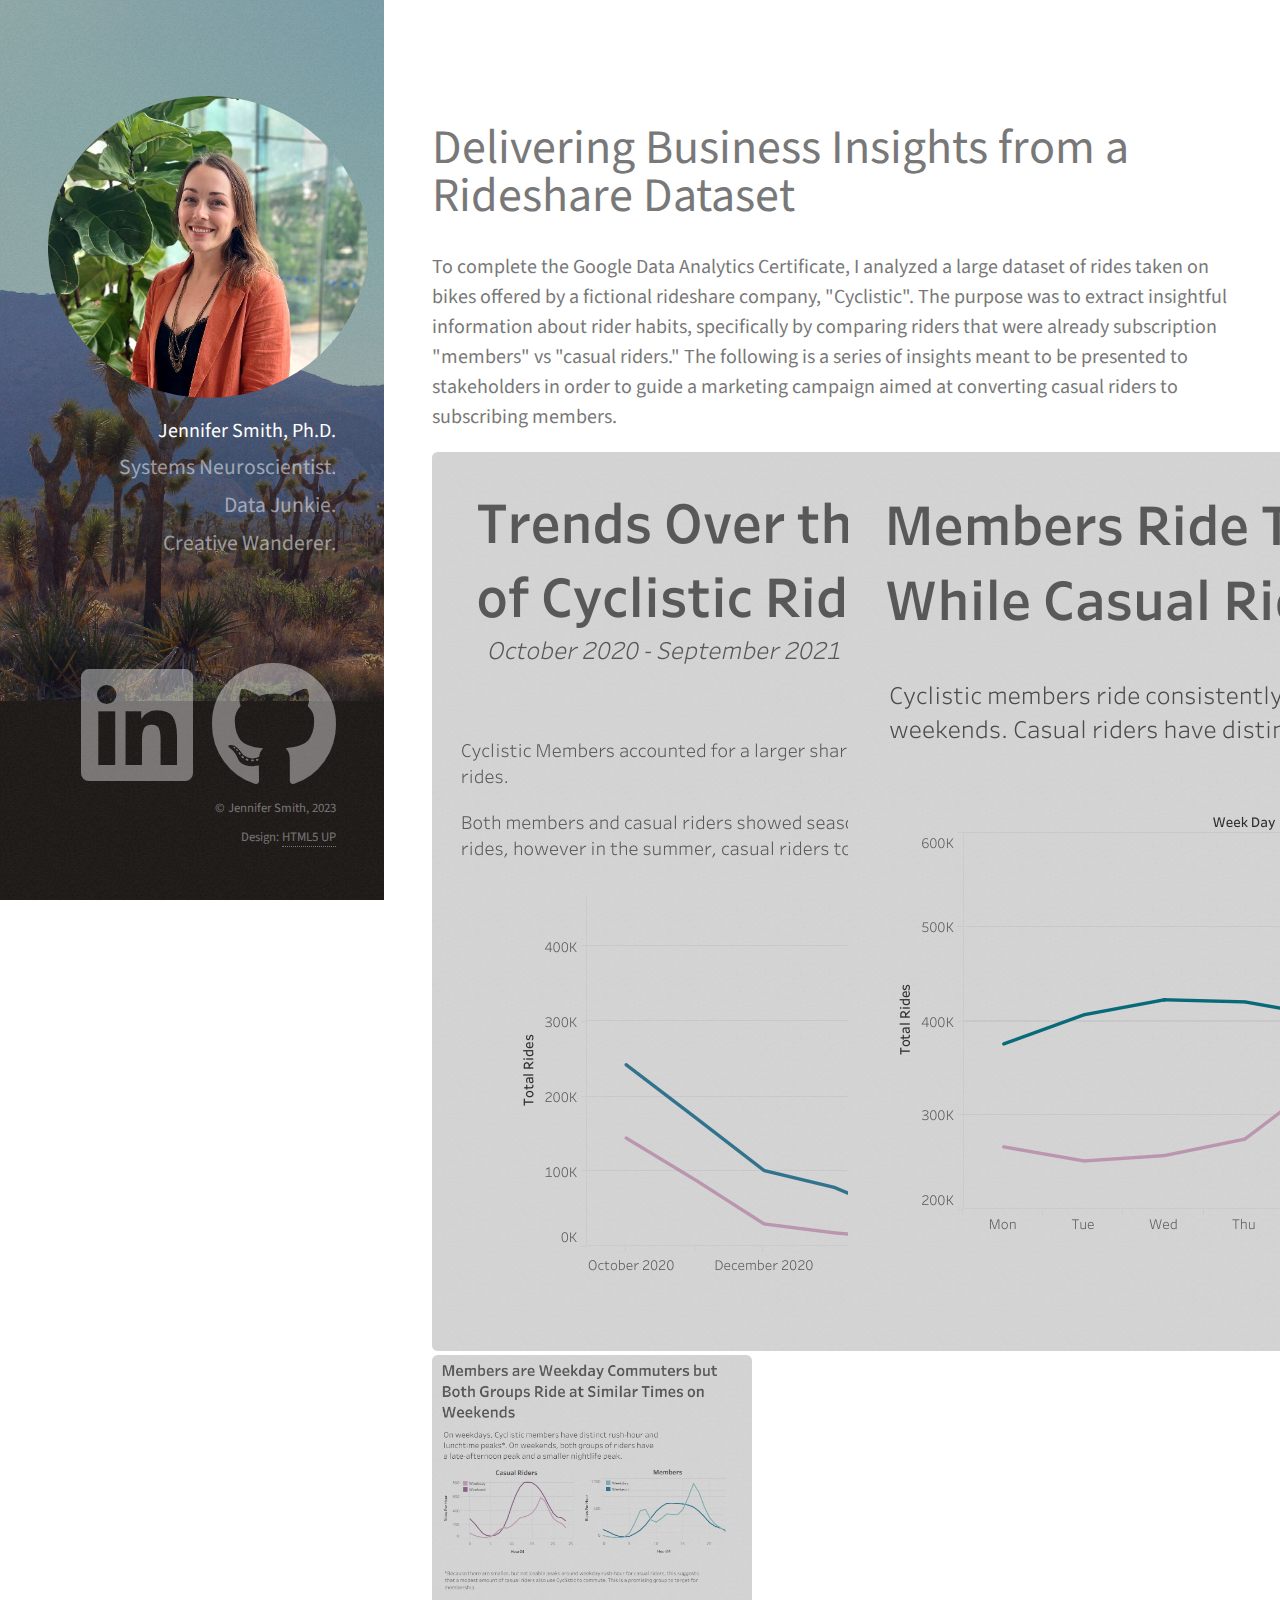
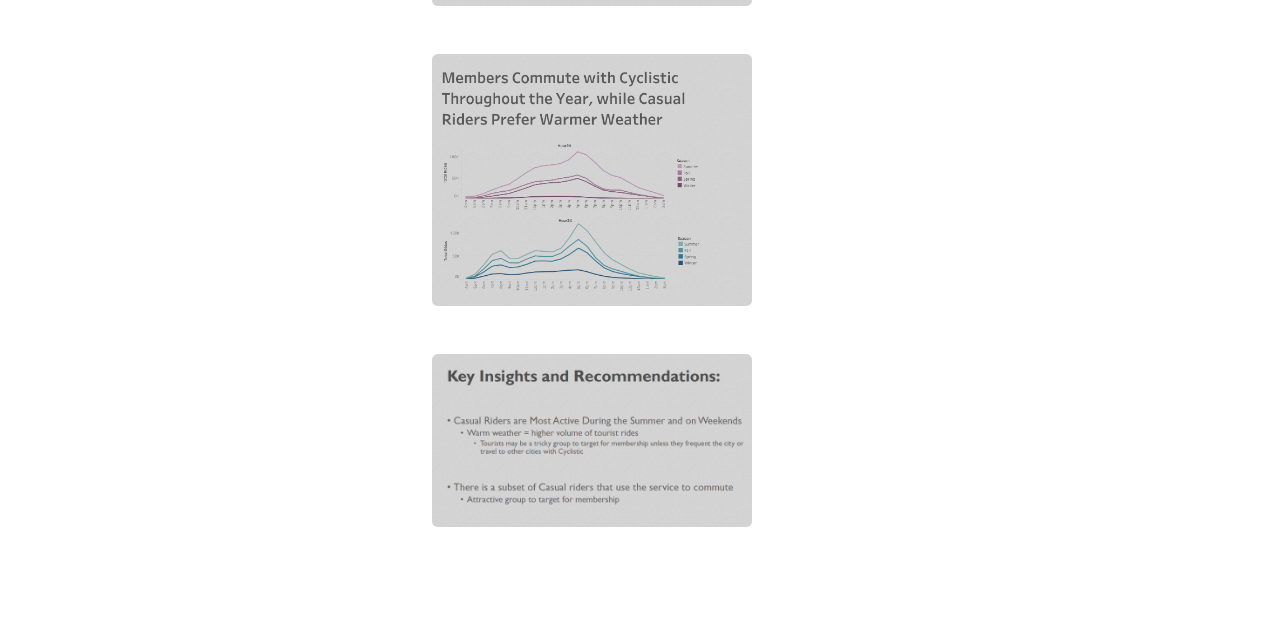
==== google-analytics-capstone.html @ 7e08a3dd "picture tests" ====
e<!DOCTYPE HTML>
<!--
	Strata by HTML5 UP
	html5up.net | @ajlkn
	Free for personal and commercial use under the CCA 3.0 license (html5up.net/license)
-->
<html>
	<head>
		<title>Jennifer Smith, Ph.D. </title>
		<meta charset="utf-8" />
		<meta name="viewport" content="width=device-width, initial-scale=1, user-scalable=no" />
		<link rel="stylesheet" href="assets/css/main.css" />
	</head>
	<body class="is-preload">

		<!-- Header -->
			<header id="header">
				<div class="inner">
					<a href="index.html" class="image avatar"><img src="images/profPic.jpg" alt="" /></a>
					<h1><strong>Jennifer Smith, Ph.D.</strong> <br /> </h1>
					<h2> Systems Neuroscientist. <br />
					Data Junkie. <br />
					Creative Wanderer.</h2> <!-- changed from h1 to h2 -->
				</div>
			</header>

		<!-- Main -->
			<div id="main">

				<!-- One -->
				<section id="one">
					<header class="major">
						<h1><font size="+7">Delivering Business Insights from a Rideshare Dataset </br></font></h1>
						<h3>To complete the Google Data Analytics Certificate, I analyzed a large dataset of rides taken on bikes offered by a fictional rideshare company, "Cyclistic". The purpose was to extract insightful information about rider habits, specifically by comparing riders that were already subscription "members" vs "casual riders." The following is a series of insights meant to be presented to stakeholders in order to guide a marketing campaign aimed at converting casual riders to subscribing members.<br/></h3>
					</header>
					<div class="row">
						<article class="col-6 col-12-xsmall">
						<a href="#" class="image"><img src="images/DataPics/Overview.png" alt="" /></a>
						</article>
					<article class="col-6">
						<a href="#" class="image"><img src="images/DataPics/WeeklyRides.png" alt="" /></a>
						</article>
						<p><span class="image left"><img src="images/DataPics/HourlyRides_Weekday_Weekend.png" alt="" />
							</span></p>
						<p><span class="image left"><img src="images/DataPics/SummerCommuters.png" alt="" />
							</span></p>
						<p><span class="image left"><img src="images/DataPics/Summary.png" alt="" />
							</span></p>
				</section>

			</div>

		<!-- Footer -->
			<footer id="footer">
				<div class="inner">
					<ul class="icons">
						<li><a href="https://www.linkedin.com/in/jennifer-smith-ph-d-a3aa1b90" class="icon brands fa-linkedin fa-2xl"><span class="label">LinkedIn</span></a></li>
						<li><a href="https://github.com/jennymsmith94" class="icon brands fa-github fa-2xl"><span class="label">Github</span></a></li>
						<!-- <li><a href="#" class="icon solid fa-envelope"><span class="label">Email</span></a></li> -->
					</ul>
					<ul class="copyright">
						<li>&copy; Jennifer Smith, 2023</li><li>Design: <a href="http://html5up.net">HTML5 UP</a></li>
					</ul>
				</div>
			</footer>

		<!-- Scripts -->
			<script src="assets/js/jquery.min.js"></script>
			<script src="assets/js/jquery.poptrox.min.js"></script>
			<script src="assets/js/browser.min.js"></script>
			<script src="assets/js/breakpoints.min.js"></script>
			<script src="assets/js/util.js"></script>
			<script src="assets/js/main.js"></script>

	</body>
</html>
---- assets/css/main.css ----
@import url("fontawesome-all.min.css");
@import url("https://fonts.googleapis.com/css?family=Source+Sans+Pro:400,400italic");

/*
	Strata by HTML5 UP
	html5up.net | @ajlkn
	Free for personal and commercial use under the CCA 3.0 license (html5up.net/license)
*/

html, body, div, span, applet, object,
iframe, h1, h2, h3, h4, h5, h6, p, blockquote,
pre, a, abbr, acronym, address, big, cite,
code, del, dfn, em, img, ins, kbd, q, s, samp,
small, strike, strong, sub, sup, tt, var, b,
u, i, center, dl, dt, dd, ol, ul, li, fieldset,
form, label, legend, table, caption, tbody,
tfoot, thead, tr, th, td, article, aside,
canvas, details, embed, figure, figcaption,
footer, header, hgroup, menu, nav, output, ruby,
section, summary, time, mark, audio, video {
	margin: 0;
	padding: 0;
	border: 0;
	font-size: 100%;
	font: inherit;
	vertical-align: baseline;}

article, aside, details, figcaption, figure,
footer, header, hgroup, menu, nav, section {
	display: block;}

body {
	line-height: 1;
}

ol, ul {
	list-style: none;
}

blockquote, q {
	quotes: none;
}

	blockquote:before, blockquote:after, q:before, q:after {
		content: '';
		content: none;
	}

table {
	border-collapse: collapse;
	border-spacing: 0;
}

body {
	-webkit-text-size-adjust: none;
}

mark {
	background-color: transparent;
	color: inherit;
}

input::-moz-focus-inner {
	border: 0;
	padding: 0;
}

input, select, textarea {
	-moz-appearance: none;
	-webkit-appearance: none;
	-ms-appearance: none;
	appearance: none;
}

/* Basic */

	html {
		box-sizing: border-box;
	}

	*, *:before, *:after {
		box-sizing: inherit;
	}

	body {
		background: #fff;
	}

		body.is-preload *, body.is-preload *:before, body.is-preload *:after {
			-moz-animation: none !important;
			-webkit-animation: none !important;
			-ms-animation: none !important;
			animation: none !important;
			-moz-transition: none !important;
			-webkit-transition: none !important;
			-ms-transition: none !important;
			transition: none !important;
		}

	body, input, select, textarea {
		color: #a2a2a2;
		font-family: "Source Sans Pro", Helvetica, sans-serif;
		font-size: 16pt;
		font-weight: 400;
		line-height: 1.75em;
	}

	a {
		-moz-transition: color 0.2s ease-in-out, border-color 0.2s ease-in-out;
		-webkit-transition: color 0.2s ease-in-out, border-color 0.2s ease-in-out;
		-ms-transition: color 0.2s ease-in-out, border-color 0.2s ease-in-out;
		transition: color 0.2s ease-in-out, border-color 0.2s ease-in-out;
		border-bottom: dotted 1px;
		color: #49bf9d;
		text-decoration: none;
	}

		a:hover {
			border-bottom-color: transparent;
			color: #49bf9d !important;
			text-decoration: none;
		}

	strong, b {
		color: #787878;
		font-weight: 400;
	}

	em, i {
		font-style: italic;
	}

	p {
		margin: 0 0 2em 0;
	}

	h1, h2, h3, h4, h5, h6 {
		color: #787878;
		font-weight: 400;
		line-height: 1em;
		margin: 0 0 1em 0;
	}

		h1 a, h2 a, h3 a, h4 a, h5 a, h6 a {
			color: inherit;
			text-decoration: none;
		}

	h1 {
		font-size: 2em; /* was 2em */
		line-height: 1.5em; /* was 1.5em */
	}

	h2 {
		font-size: 1.5em; /* was 1.5em */
		line-height: 1.5em;
	}

	h3 {
		font-size: 1.25em;
		line-height: 1.5em;
	}

	h4 {
		font-size: 1.1em;
		line-height: 1.5em;
	}

	h5 {
		font-size: 0.9em;
		line-height: 1.5em;
	}

	h6 {
		font-size: 0.7em;
		line-height: 1.5em;
	}

	sub {
		font-size: 0.8em;
		position: relative;
		top: 0.5em;
	}

	sup {
		font-size: 0.8em;
		position: relative;
		top: -0.5em;
	}

	hr {
		border: 0;
		border-bottom: solid 2px #efefef;
		margin: 2em 0;
	}

		hr.major {
			margin: 3em 0;
		}

	blockquote {
		border-left: solid 6px #efefef;
		font-style: italic;
		margin: 0 0 2em 0;
		padding: 0.5em 0 0.5em 1.5em;
	}

	code {
		background: #f7f7f7;
		border-radius: 0.35em;
		border: solid 2px #efefef;
		font-family: "Courier New", monospace;
		font-size: 0.9em;
		margin: 0 0.25em;
		padding: 0.25em 0.65em;
	}

	pre {
		-webkit-overflow-scrolling: touch;
		font-family: "Courier New", monospace;
		font-size: 0.9em;
		margin: 0 0 2em 0;
	}

		pre code {
			display: block;
			line-height: 1.75em;
			padding: 1em 1.5em;
			overflow-x: auto;
		}

	.align-left {
		text-align: left;
	}

	.align-center {
		text-align: center;
	}

	.align-right {
		text-align: right;
	}

/* Container */

	.container {
		margin: 0 auto;
		max-width: calc(100% - 4em);
		width: 100%;
	}

		.container.xsmall {
			width: 25%;
		}

		.container.small {
			width: 50%;
		}

		.container.medium {
			width: 75%;
		}

		.container.large {
			width: 125%;
		}

		.container.xlarge {
			width: 150%;
		}

		.container.max {
			width: 100%;
		}

		@media screen and (max-width: 980px) {

			.container {
				width: 100% !important;
				max-width: 100% !important;
			}

		}

		@media screen and (max-width: 480px) {

			.container {
				max-width: calc(100% - 3em);
			}

		}

/* Row */

	.row {
		display: flex;
		flex-wrap: wrap;
		box-sizing: border-box;
		align-items: stretch;
	}

		.row > * {
			box-sizing: border-box;
		}

		.row.gtr-uniform > * > :last-child {
			margin-bottom: 0;
		}

		.row.aln-left {
			justify-content: flex-start;
		}

		.row.aln-center {
			justify-content: center;
		}

		.row.aln-right {
			justify-content: flex-end;
		}

		.row.aln-top {
			align-items: flex-start;
		}

		.row.aln-middle {
			align-items: center;
		}

		.row.aln-bottom {
			align-items: flex-end;
		}

		.row > .imp {
			order: -1;
		}

		.row > .col-1 {
			width: 8.33333%;
		}

		.row > .off-1 {
			margin-left: 8.33333%;
		}

		.row > .col-2 {
			width: 16.66667%;
		}

		.row > .off-2 {
			margin-left: 16.66667%;
		}

		.row > .col-3 {
			width: 25%;
		}

		.row > .off-3 {
			margin-left: 25%;
		}

		.row > .col-4 {
			width: 33.33333%;
		}

		.row > .off-4 {
			margin-left: 33.33333%;
		}

		.row > .col-5 {
			width: 41.66667%;
		}

		.row > .off-5 {
			margin-left: 41.66667%;
		}

		.row > .col-6 {
			width: 50%;
		}

		.row > .off-6 {
			margin-left: 50%;
		}

		.row > .col-7 {
			width: 58.33333%;
		}

		.row > .off-7 {
			margin-left: 58.33333%;
		}

		.row > .col-8 {
			width: 66.66667%;
		}

		.row > .off-8 {
			margin-left: 66.66667%;
		}

		.row > .col-9 {
			width: 75%;
		}

		.row > .off-9 {
			margin-left: 75%;
		}

		.row > .col-10 {
			width: 83.33333%;
		}

		.row > .off-10 {
			margin-left: 83.33333%;
		}

		.row > .col-11 {
			width: 91.66667%;
		}

		.row > .off-11 {
			margin-left: 91.66667%;
		}

		.row > .col-12 {
			width: 100%;
		}

		.row > .off-12 {
			margin-left: 100%;
		}

		.row.gtr-0 {
			margin-top: 0;
			margin-left: 0em;
		}

			.row.gtr-0 > * {
				padding: 0 0 0 0em;
			}

			.row.gtr-0.gtr-uniform {
				margin-top: 0em;
			}

				.row.gtr-0.gtr-uniform > * {
					padding-top: 0em;
				}

		.row.gtr-25 {
			margin-top: 0;
			margin-left: -0.625em;
		}

			.row.gtr-25 > * {
				padding: 0 0 0 0.625em;
			}

			.row.gtr-25.gtr-uniform {
				margin-top: -0.625em;
			}

				.row.gtr-25.gtr-uniform > * {
					padding-top: 0.625em;
				}

		.row.gtr-50 {
			margin-top: 0;
			margin-left: -1.25em;
		}

			.row.gtr-50 > * {
				padding: 0 0 0 1.25em;
			}

			.row.gtr-50.gtr-uniform {
				margin-top: -1.25em;
			}

				.row.gtr-50.gtr-uniform > * {
					padding-top: 1.25em;
				}

		.row {
			margin-top: 0;
			margin-left: -2.5em;
		}

			.row > * {
				padding: 0 0 0 2.5em;
			}

			.row.gtr-uniform {
				margin-top: -2.5em;
			}

				.row.gtr-uniform > * {
					padding-top: 2.5em;
				}

		.row.gtr-150 {
			margin-top: 0;
			margin-left: -3.75em;
		}

			.row.gtr-150 > * {
				padding: 0 0 0 3.75em;
			}

			.row.gtr-150.gtr-uniform {
				margin-top: -3.75em;
			}

				.row.gtr-150.gtr-uniform > * {
					padding-top: 3.75em;
				}

		.row.gtr-200 {
			margin-top: 0;
			margin-left: -5em;
		}

			.row.gtr-200 > * {
				padding: 0 0 0 5em;
			}

			.row.gtr-200.gtr-uniform {
				margin-top: -5em;
			}

				.row.gtr-200.gtr-uniform > * {
					padding-top: 5em;
				}

		@media screen and (max-width: 1800px) {

			.row {
				display: flex;
				flex-wrap: wrap;
				box-sizing: border-box;
				align-items: stretch;
			}

				.row > * {
					box-sizing: border-box;
				}

				.row.gtr-uniform > * > :last-child {
					margin-bottom: 0;
				}

				.row.aln-left {
					justify-content: flex-start;
				}

				.row.aln-center {
					justify-content: center;
				}

				.row.aln-right {
					justify-content: flex-end;
				}

				.row.aln-top {
					align-items: flex-start;
				}

				.row.aln-middle {
					align-items: center;
				}

				.row.aln-bottom {
					align-items: flex-end;
				}

				.row > .imp-xlarge {
					order: -1;
				}

				.row > .col-1-xlarge {
					width: 8.33333%;
				}

				.row > .off-1-xlarge {
					margin-left: 8.33333%;
				}

				.row > .col-2-xlarge {
					width: 16.66667%;
				}

				.row > .off-2-xlarge {
					margin-left: 16.66667%;
				}

				.row > .col-3-xlarge {
					width: 25%;
				}

				.row > .off-3-xlarge {
					margin-left: 25%;
				}

				.row > .col-4-xlarge {
					width: 33.33333%;
				}

				.row > .off-4-xlarge {
					margin-left: 33.33333%;
				}

				.row > .col-5-xlarge {
					width: 41.66667%;
				}

				.row > .off-5-xlarge {
					margin-left: 41.66667%;
				}

				.row > .col-6-xlarge {
					width: 50%;
				}

				.row > .off-6-xlarge {
					margin-left: 50%;
				}

				.row > .col-7-xlarge {
					width: 58.33333%;
				}

				.row > .off-7-xlarge {
					margin-left: 58.33333%;
				}

				.row > .col-8-xlarge {
					width: 66.66667%;
				}

				.row > .off-8-xlarge {
					margin-left: 66.66667%;
				}

				.row > .col-9-xlarge {
					width: 75%;
				}

				.row > .off-9-xlarge {
					margin-left: 75%;
				}

				.row > .col-10-xlarge {
					width: 83.33333%;
				}

				.row > .off-10-xlarge {
					margin-left: 83.33333%;
				}

				.row > .col-11-xlarge {
					width: 91.66667%;
				}

				.row > .off-11-xlarge {
					margin-left: 91.66667%;
				}

				.row > .col-12-xlarge {
					width: 100%;
				}

				.row > .off-12-xlarge {
					margin-left: 100%;
				}

				.row.gtr-0 {
					margin-top: 0;
					margin-left: 0em;
				}

					.row.gtr-0 > * {
						padding: 0 0 0 0em;
					}

					.row.gtr-0.gtr-uniform {
						margin-top: 0em;
					}

						.row.gtr-0.gtr-uniform > * {
							padding-top: 0em;
						}

				.row.gtr-25 {
					margin-top: 0;
					margin-left: -0.625em;
				}

					.row.gtr-25 > * {
						padding: 0 0 0 0.625em;
					}

					.row.gtr-25.gtr-uniform {
						margin-top: -0.625em;
					}

						.row.gtr-25.gtr-uniform > * {
							padding-top: 0.625em;
						}

				.row.gtr-50 {
					margin-top: 0;
					margin-left: -1.25em;
				}

					.row.gtr-50 > * {
						padding: 0 0 0 1.25em;
					}

					.row.gtr-50.gtr-uniform {
						margin-top: -1.25em;
					}

						.row.gtr-50.gtr-uniform > * {
							padding-top: 1.25em;
						}

				.row {
					margin-top: 0;
					margin-left: -2.5em;
				}

					.row > * {
						padding: 0 0 0 2.5em;
					}

					.row.gtr-uniform {
						margin-top: -2.5em;
					}

						.row.gtr-uniform > * {
							padding-top: 2.5em;
						}

				.row.gtr-150 {
					margin-top: 0;
					margin-left: -3.75em;
				}

					.row.gtr-150 > * {
						padding: 0 0 0 3.75em;
					}

					.row.gtr-150.gtr-uniform {
						margin-top: -3.75em;
					}

						.row.gtr-150.gtr-uniform > * {
							padding-top: 3.75em;
						}

				.row.gtr-200 {
					margin-top: 0;
					margin-left: -5em;
				}

					.row.gtr-200 > * {
						padding: 0 0 0 5em;
					}

					.row.gtr-200.gtr-uniform {
						margin-top: -5em;
					}

						.row.gtr-200.gtr-uniform > * {
							padding-top: 5em;
						}

		}

		@media screen and (max-width: 1280px) {

			.row {
				display: flex;
				flex-wrap: wrap;
				box-sizing: border-box;
				align-items: stretch;
			}

				.row > * {
					box-sizing: border-box;
				}

				.row.gtr-uniform > * > :last-child {
					margin-bottom: 0;
				}

				.row.aln-left {
					justify-content: flex-start;
				}

				.row.aln-center {
					justify-content: center;
				}

				.row.aln-right {
					justify-content: flex-end;
				}

				.row.aln-top {
					align-items: flex-start;
				}

				.row.aln-middle {
					align-items: center;
				}

				.row.aln-bottom {
					align-items: flex-end;
				}

				.row > .imp-large {
					order: -1;
				}

				.row > .col-1-large {
					width: 8.33333%;
				}

				.row > .off-1-large {
					margin-left: 8.33333%;
				}

				.row > .col-2-large {
					width: 16.66667%;
				}

				.row > .off-2-large {
					margin-left: 16.66667%;
				}

				.row > .col-3-large {
					width: 25%;
				}

				.row > .off-3-large {
					margin-left: 25%;
				}

				.row > .col-4-large {
					width: 33.33333%;
				}

				.row > .off-4-large {
					margin-left: 33.33333%;
				}

				.row > .col-5-large {
					width: 41.66667%;
				}

				.row > .off-5-large {
					margin-left: 41.66667%;
				}

				.row > .col-6-large {
					width: 50%;
				}

				.row > .off-6-large {
					margin-left: 50%;
				}

				.row > .col-7-large {
					width: 58.33333%;
				}

				.row > .off-7-large {
					margin-left: 58.33333%;
				}

				.row > .col-8-large {
					width: 66.66667%;
				}

				.row > .off-8-large {
					margin-left: 66.66667%;
				}

				.row > .col-9-large {
					width: 75%;
				}

				.row > .off-9-large {
					margin-left: 75%;
				}

				.row > .col-10-large {
					width: 83.33333%;
				}

				.row > .off-10-large {
					margin-left: 83.33333%;
				}

				.row > .col-11-large {
					width: 91.66667%;
				}

				.row > .off-11-large {
					margin-left: 91.66667%;
				}

				.row > .col-12-large {
					width: 100%;
				}

				.row > .off-12-large {
					margin-left: 100%;
				}

				.row.gtr-0 {
					margin-top: 0;
					margin-left: 0em;
				}

					.row.gtr-0 > * {
						padding: 0 0 0 0em;
					}

					.row.gtr-0.gtr-uniform {
						margin-top: 0em;
					}

						.row.gtr-0.gtr-uniform > * {
							padding-top: 0em;
						}

				.row.gtr-25 {
					margin-top: 0;
					margin-left: -0.5em;
				}

					.row.gtr-25 > * {
						padding: 0 0 0 0.5em;
					}

					.row.gtr-25.gtr-uniform {
						margin-top: -0.5em;
					}

						.row.gtr-25.gtr-uniform > * {
							padding-top: 0.5em;
						}

				.row.gtr-50 {
					margin-top: 0;
					margin-left: -1em;
				}

					.row.gtr-50 > * {
						padding: 0 0 0 1em;
					}

					.row.gtr-50.gtr-uniform {
						margin-top: -1em;
					}

						.row.gtr-50.gtr-uniform > * {
							padding-top: 1em;
						}

				.row {
					margin-top: 0;
					margin-left: -2em;
				}

					.row > * {
						padding: 0 0 0 2em;
					}

					.row.gtr-uniform {
						margin-top: -2em;
					}

						.row.gtr-uniform > * {
							padding-top: 2em;
						}

				.row.gtr-150 {
					margin-top: 0;
					margin-left: -3em;
				}

					.row.gtr-150 > * {
						padding: 0 0 0 3em;
					}

					.row.gtr-150.gtr-uniform {
						margin-top: -3em;
					}

						.row.gtr-150.gtr-uniform > * {
							padding-top: 3em;
						}

				.row.gtr-200 {
					margin-top: 0;
					margin-left: -4em;
				}

					.row.gtr-200 > * {
						padding: 0 0 0 4em;
					}

					.row.gtr-200.gtr-uniform {
						margin-top: -4em;
					}

						.row.gtr-200.gtr-uniform > * {
							padding-top: 4em;
						}

		}

		@media screen and (max-width: 980px) {

			.row {
				display: flex;
				flex-wrap: wrap;
				box-sizing: border-box;
				align-items: stretch;
			}

				.row > * {
					box-sizing: border-box;
				}

				.row.gtr-uniform > * > :last-child {
					margin-bottom: 0;
				}

				.row.aln-left {
					justify-content: flex-start;
				}

				.row.aln-center {
					justify-content: center;
				}

				.row.aln-right {
					justify-content: flex-end;
				}

				.row.aln-top {
					align-items: flex-start;
				}

				.row.aln-middle {
					align-items: center;
				}

				.row.aln-bottom {
					align-items: flex-end;
				}

				.row > .imp-medium {
					order: -1;
				}

				.row > .col-1-medium {
					width: 8.33333%;
				}

				.row > .off-1-medium {
					margin-left: 8.33333%;
				}

				.row > .col-2-medium {
					width: 16.66667%;
				}

				.row > .off-2-medium {
					margin-left: 16.66667%;
				}

				.row > .col-3-medium {
					width: 25%;
				}

				.row > .off-3-medium {
					margin-left: 25%;
				}

				.row > .col-4-medium {
					width: 33.33333%;
				}

				.row > .off-4-medium {
					margin-left: 33.33333%;
				}

				.row > .col-5-medium {
					width: 41.66667%;
				}

				.row > .off-5-medium {
					margin-left: 41.66667%;
				}

				.row > .col-6-medium {
					width: 50%;
				}

				.row > .off-6-medium {
					margin-left: 50%;
				}

				.row > .col-7-medium {
					width: 58.33333%;
				}

				.row > .off-7-medium {
					margin-left: 58.33333%;
				}

				.row > .col-8-medium {
					width: 66.66667%;
				}

				.row > .off-8-medium {
					margin-left: 66.66667%;
				}

				.row > .col-9-medium {
					width: 75%;
				}

				.row > .off-9-medium {
					margin-left: 75%;
				}

				.row > .col-10-medium {
					width: 83.33333%;
				}

				.row > .off-10-medium {
					margin-left: 83.33333%;
				}

				.row > .col-11-medium {
					width: 91.66667%;
				}

				.row > .off-11-medium {
					margin-left: 91.66667%;
				}

				.row > .col-12-medium {
					width: 100%;
				}

				.row > .off-12-medium {
					margin-left: 100%;
				}

				.row.gtr-0 {
					margin-top: 0;
					margin-left: 0em;
				}

					.row.gtr-0 > * {
						padding: 0 0 0 0em;
					}

					.row.gtr-0.gtr-uniform {
						margin-top: 0em;
					}

						.row.gtr-0.gtr-uniform > * {
							padding-top: 0em;
						}

				.row.gtr-25 {
					margin-top: 0;
					margin-left: -0.5em;
				}

					.row.gtr-25 > * {
						padding: 0 0 0 0.5em;
					}

					.row.gtr-25.gtr-uniform {
						margin-top: -0.5em;
					}

						.row.gtr-25.gtr-uniform > * {
							padding-top: 0.5em;
						}

				.row.gtr-50 {
					margin-top: 0;
					margin-left: -1em;
				}

					.row.gtr-50 > * {
						padding: 0 0 0 1em;
					}

					.row.gtr-50.gtr-uniform {
						margin-top: -1em;
					}

						.row.gtr-50.gtr-uniform > * {
							padding-top: 1em;
						}

				.row {
					margin-top: 0;
					margin-left: -2em;
				}

					.row > * {
						padding: 0 0 0 2em;
					}

					.row.gtr-uniform {
						margin-top: -2em;
					}

						.row.gtr-uniform > * {
							padding-top: 2em;
						}

				.row.gtr-150 {
					margin-top: 0;
					margin-left: -3em;
				}

					.row.gtr-150 > * {
						padding: 0 0 0 3em;
					}

					.row.gtr-150.gtr-uniform {
						margin-top: -3em;
					}

						.row.gtr-150.gtr-uniform > * {
							padding-top: 3em;
						}

				.row.gtr-200 {
					margin-top: 0;
					margin-left: -4em;
				}

					.row.gtr-200 > * {
						padding: 0 0 0 4em;
					}

					.row.gtr-200.gtr-uniform {
						margin-top: -4em;
					}

						.row.gtr-200.gtr-uniform > * {
							padding-top: 4em;
						}

		}

		@media screen and (max-width: 736px) {

			.row {
				display: flex;
				flex-wrap: wrap;
				box-sizing: border-box;
				align-items: stretch;
			}

				.row > * {
					box-sizing: border-box;
				}

				.row.gtr-uniform > * > :last-child {
					margin-bottom: 0;
				}

				.row.aln-left {
					justify-content: flex-start;
				}

				.row.aln-center {
					justify-content: center;
				}

				.row.aln-right {
					justify-content: flex-end;
				}

				.row.aln-top {
					align-items: flex-start;
				}

				.row.aln-middle {
					align-items: center;
				}

				.row.aln-bottom {
					align-items: flex-end;
				}

				.row > .imp-small {
					order: -1;
				}

				.row > .col-1-small {
					width: 8.33333%;
				}

				.row > .off-1-small {
					margin-left: 8.33333%;
				}

				.row > .col-2-small {
					width: 16.66667%;
				}

				.row > .off-2-small {
					margin-left: 16.66667%;
				}

				.row > .col-3-small {
					width: 25%;
				}

				.row > .off-3-small {
					margin-left: 25%;
				}

				.row > .col-4-small {
					width: 33.33333%;
				}

				.row > .off-4-small {
					margin-left: 33.33333%;
				}

				.row > .col-5-small {
					width: 41.66667%;
				}

				.row > .off-5-small {
					margin-left: 41.66667%;
				}

				.row > .col-6-small {
					width: 50%;
				}

				.row > .off-6-small {
					margin-left: 50%;
				}

				.row > .col-7-small {
					width: 58.33333%;
				}

				.row > .off-7-small {
					margin-left: 58.33333%;
				}

				.row > .col-8-small {
					width: 66.66667%;
				}

				.row > .off-8-small {
					margin-left: 66.66667%;
				}

				.row > .col-9-small {
					width: 75%;
				}

				.row > .off-9-small {
					margin-left: 75%;
				}

				.row > .col-10-small {
					width: 83.33333%;
				}

				.row > .off-10-small {
					margin-left: 83.33333%;
				}

				.row > .col-11-small {
					width: 91.66667%;
				}

				.row > .off-11-small {
					margin-left: 91.66667%;
				}

				.row > .col-12-small {
					width: 100%;
				}

				.row > .off-12-small {
					margin-left: 100%;
				}

				.row.gtr-0 {
					margin-top: 0;
					margin-left: 0em;
				}

					.row.gtr-0 > * {
						padding: 0 0 0 0em;
					}

					.row.gtr-0.gtr-uniform {
						margin-top: 0em;
					}

						.row.gtr-0.gtr-uniform > * {
							padding-top: 0em;
						}

				.row.gtr-25 {
					margin-top: 0;
					margin-left: -0.375em;
				}

					.row.gtr-25 > * {
						padding: 0 0 0 0.375em;
					}

					.row.gtr-25.gtr-uniform {
						margin-top: -0.375em;
					}

						.row.gtr-25.gtr-uniform > * {
							padding-top: 0.375em;
						}

				.row.gtr-50 {
					margin-top: 0;
					margin-left: -0.75em;
				}

					.row.gtr-50 > * {
						padding: 0 0 0 0.75em;
					}

					.row.gtr-50.gtr-uniform {
						margin-top: -0.75em;
					}

						.row.gtr-50.gtr-uniform > * {
							padding-top: 0.75em;
						}

				.row {
					margin-top: 0;
					margin-left: -1.5em;
				}

					.row > * {
						padding: 0 0 0 1.5em;
					}

					.row.gtr-uniform {
						margin-top: -1.5em;
					}

						.row.gtr-uniform > * {
							padding-top: 1.5em;
						}

				.row.gtr-150 {
					margin-top: 0;
					margin-left: -2.25em;
				}

					.row.gtr-150 > * {
						padding: 0 0 0 2.25em;
					}

					.row.gtr-150.gtr-uniform {
						margin-top: -2.25em;
					}

						.row.gtr-150.gtr-uniform > * {
							padding-top: 2.25em;
						}

				.row.gtr-200 {
					margin-top: 0;
					margin-left: -3em;
				}

					.row.gtr-200 > * {
						padding: 0 0 0 3em;
					}

					.row.gtr-200.gtr-uniform {
						margin-top: -3em;
					}

						.row.gtr-200.gtr-uniform > * {
							padding-top: 3em;
						}

		}

		@media screen and (max-width: 480px) {

			.row {
				display: flex;
				flex-wrap: wrap;
				box-sizing: border-box;
				align-items: stretch;
			}

				.row > * {
					box-sizing: border-box;
				}

				.row.gtr-uniform > * > :last-child {
					margin-bottom: 0;
				}

				.row.aln-left {
					justify-content: flex-start;
				}

				.row.aln-center {
					justify-content: center;
				}

				.row.aln-right {
					justify-content: flex-end;
				}

				.row.aln-top {
					align-items: flex-start;
				}

				.row.aln-middle {
					align-items: center;
				}

				.row.aln-bottom {
					align-items: flex-end;
				}

				.row > .imp-xsmall {
					order: -1;
				}

				.row > .col-1-xsmall {
					width: 8.33333%;
				}

				.row > .off-1-xsmall {
					margin-left: 8.33333%;
				}

				.row > .col-2-xsmall {
					width: 16.66667%;
				}

				.row > .off-2-xsmall {
					margin-left: 16.66667%;
				}

				.row > .col-3-xsmall {
					width: 25%;
				}

				.row > .off-3-xsmall {
					margin-left: 25%;
				}

				.row > .col-4-xsmall {
					width: 33.33333%;
				}

				.row > .off-4-xsmall {
					margin-left: 33.33333%;
				}

				.row > .col-5-xsmall {
					width: 41.66667%;
				}

				.row > .off-5-xsmall {
					margin-left: 41.66667%;
				}

				.row > .col-6-xsmall {
					width: 50%;
				}

				.row > .off-6-xsmall {
					margin-left: 50%;
				}

				.row > .col-7-xsmall {
					width: 58.33333%;
				}

				.row > .off-7-xsmall {
					margin-left: 58.33333%;
				}

				.row > .col-8-xsmall {
					width: 66.66667%;
				}

				.row > .off-8-xsmall {
					margin-left: 66.66667%;
				}

				.row > .col-9-xsmall {
					width: 75%;
				}

				.row > .off-9-xsmall {
					margin-left: 75%;
				}

				.row > .col-10-xsmall {
					width: 83.33333%;
				}

				.row > .off-10-xsmall {
					margin-left: 83.33333%;
				}

				.row > .col-11-xsmall {
					width: 91.66667%;
				}

				.row > .off-11-xsmall {
					margin-left: 91.66667%;
				}

				.row > .col-12-xsmall {
					width: 100%;
				}

				.row > .off-12-xsmall {
					margin-left: 100%;
				}

				.row.gtr-0 {
					margin-top: 0;
					margin-left: 0em;
				}

					.row.gtr-0 > * {
						padding: 0 0 0 0em;
					}

					.row.gtr-0.gtr-uniform {
						margin-top: 0em;
					}

						.row.gtr-0.gtr-uniform > * {
							padding-top: 0em;
						}

				.row.gtr-25 {
					margin-top: 0;
					margin-left: -0.375em;
				}

					.row.gtr-25 > * {
						padding: 0 0 0 0.375em;
					}

					.row.gtr-25.gtr-uniform {
						margin-top: -0.375em;
					}

						.row.gtr-25.gtr-uniform > * {
							padding-top: 0.375em;
						}

				.row.gtr-50 {
					margin-top: 0;
					margin-left: -0.75em;
				}

					.row.gtr-50 > * {
						padding: 0 0 0 0.75em;
					}

					.row.gtr-50.gtr-uniform {
						margin-top: -0.75em;
					}

						.row.gtr-50.gtr-uniform > * {
							padding-top: 0.75em;
						}

				.row {
					margin-top: 0;
					margin-left: -1.5em;
				}

					.row > * {
						padding: 0 0 0 1.5em;
					}

					.row.gtr-uniform {
						margin-top: -1.5em;
					}

						.row.gtr-uniform > * {
							padding-top: 1.5em;
						}

				.row.gtr-150 {
					margin-top: 0;
					margin-left: -2.25em;
				}

					.row.gtr-150 > * {
						padding: 0 0 0 2.25em;
					}

					.row.gtr-150.gtr-uniform {
						margin-top: -2.25em;
					}

						.row.gtr-150.gtr-uniform > * {
							padding-top: 2.25em;
						}

				.row.gtr-200 {
					margin-top: 0;
					margin-left: -3em;
				}

					.row.gtr-200 > * {
						padding: 0 0 0 3em;
					}

					.row.gtr-200.gtr-uniform {
						margin-top: -3em;
					}

						.row.gtr-200.gtr-uniform > * {
							padding-top: 3em;
						}

		}

/* Section/Article */

	section.special, article.special {
		text-align: center;
	}

	header p {
		color: #b2b2b2;
		position: relative;
		margin: 0 0 1.5em 0;
	}

	header h2 + p {
		font-size: 1.25em;
		margin-top: -1em;
		line-height: 1.5em;
	}

	header h3 + p {
		font-size: 1.1em;
		margin-top: -0.8em;
		line-height: 1.5em;
	}

	header h4 + p,
	header h5 + p,
	header h6 + p {
		font-size: 0.9em;
		margin-top: -0.6em;
		line-height: 1.5em;
	}

	header.major h2 {
		font-size: 2em;
	}

/* Form */

	form {
		margin: 0 0 2em 0;
	}

	label {
		color: #787878;
		display: block;
		font-size: 0.9em;
		font-weight: 400;
		margin: 0 0 1em 0;
	}

	input[type="text"],
	input[type="password"],
	input[type="email"],
	select,
	textarea {
		-moz-appearance: none;
		-webkit-appearance: none;
		-ms-appearance: none;
		appearance: none;
		background: #f7f7f7;
		border-radius: 0.35em;
		border: solid 2px transparent;
		color: inherit;
		display: block;
		outline: 0;
		padding: 0 0.75em;
		text-decoration: none;
		width: 100%;
	}

		input[type="text"]:invalid,
		input[type="password"]:invalid,
		input[type="email"]:invalid,
		select:invalid,
		textarea:invalid {
			box-shadow: none;
		}

		input[type="text"]:focus,
		input[type="password"]:focus,
		input[type="email"]:focus,
		select:focus,
		textarea:focus {
			border-color: #49bf9d;
		}

	select {
		background-image: url("data:image/svg+xml;charset=utf8,%3Csvg xmlns='http://www.w3.org/2000/svg' width='40' height='40' preserveAspectRatio='none' viewBox='0 0 40 40'%3E%3Cpath d='M9.4,12.3l10.4,10.4l10.4-10.4c0.2-0.2,0.5-0.4,0.9-0.4c0.3,0,0.6,0.1,0.9,0.4l3.3,3.3c0.2,0.2,0.4,0.5,0.4,0.9 c0,0.4-0.1,0.6-0.4,0.9L20.7,31.9c-0.2,0.2-0.5,0.4-0.9,0.4c-0.3,0-0.6-0.1-0.9-0.4L4.3,17.3c-0.2-0.2-0.4-0.5-0.4-0.9 c0-0.4,0.1-0.6,0.4-0.9l3.3-3.3c0.2-0.2,0.5-0.4,0.9-0.4S9.1,12.1,9.4,12.3z' fill='%23dfdfdf' /%3E%3C/svg%3E");
		background-size: 1.25rem;
		background-repeat: no-repeat;
		background-position: calc(100% - 1rem) center;
		height: 2.75em;
		padding-right: 2.75em;
		text-overflow: ellipsis;
	}

		select option {
			color: #787878;
			background: #fff;
		}

		select:focus::-ms-value {
			background-color: transparent;
		}

		select::-ms-expand {
			display: none;
		}

	input[type="text"],
	input[type="password"],
	input[type="email"],
	select {
		height: 2.75em;
	}

	textarea {
		padding: 0.75em;
	}

	input[type="checkbox"],
	input[type="radio"] {
		-moz-appearance: none;
		-webkit-appearance: none;
		-ms-appearance: none;
		appearance: none;
		display: block;
		float: left;
		margin-right: -2em;
		opacity: 0;
		width: 1em;
		z-index: -1;
	}

		input[type="checkbox"] + label,
		input[type="radio"] + label {
			text-decoration: none;
			color: #a2a2a2;
			cursor: pointer;
			display: inline-block;
			font-size: 1em;
			font-weight: 400;
			padding-left: 2.4em;
			padding-right: 0.75em;
			position: relative;
		}

			input[type="checkbox"] + label:before,
			input[type="radio"] + label:before {
				-moz-osx-font-smoothing: grayscale;
				-webkit-font-smoothing: antialiased;
				display: inline-block;
				font-style: normal;
				font-variant: normal;
				text-rendering: auto;
				line-height: 1;
				text-transform: none !important;
				font-family: 'Font Awesome 5 Free';
				font-weight: 900;
			}

			input[type="checkbox"] + label:before,
			input[type="radio"] + label:before {
				background: #f7f7f7;
				border-radius: 0.35em;
				border: solid 2px transparent;
				content: '';
				display: inline-block;
				font-size: 0.8em;
				height: 2.0625em;
				left: 0;
				line-height: 1.85625em;
				position: absolute;
				text-align: center;
				top: 0;
				width: 2.0625em;
			}

		input[type="checkbox"]:checked + label:before,
		input[type="radio"]:checked + label:before {
			background: #787878;
			border-color: #787878;
			color: #fff;
			content: '\f00c';
		}

		input[type="checkbox"]:focus + label:before,
		input[type="radio"]:focus + label:before {
			border-color: #49bf9d;
		}

	input[type="checkbox"] + label:before {
		border-radius: 0.35em;
	}

	input[type="radio"] + label:before {
		border-radius: 100%;
	}

	::-webkit-input-placeholder {
		color: #b2b2b2 !important;
		opacity: 1.0;
	}

	:-moz-placeholder {
		color: #b2b2b2 !important;
		opacity: 1.0;
	}

	::-moz-placeholder {
		color: #b2b2b2 !important;
		opacity: 1.0;
	}

	:-ms-input-placeholder {
		color: #b2b2b2 !important;
		opacity: 1.0;
	}

/* Box */

	.box {
		border-radius: 0.35em;
		border: solid 2px #efefef;
		margin-bottom: 2em;
		padding: 1.5em;
	}

		.box > :last-child,
		.box > :last-child > :last-child,
		.box > :last-child > :last-child > :last-child {
			margin-bottom: 0;
		}

		.box.alt {
			border: 0;
			border-radius: 0;
			padding: 0;
		}

/* Icon */

	.icon {
		text-decoration: none;
		border-bottom: none;
		position: relative;
	}

		.icon:before {
			-moz-osx-font-smoothing: grayscale;
			-webkit-font-smoothing: antialiased;
			display: inline-block;
			font-style: normal;
			font-variant: normal;
			text-rendering: auto;
			line-height: 8; /* changed this */
			text-transform: none !important;
			font-family: 'Font Awesome 5 Free';
			font-weight: 400;
		}

		.icon > .label {
			display: none;
		}

		.icon:before {
			line-height: inherit;
		}

		.icon.solid:before {
			font-weight: 900;
		}

		.icon.brands:before {
			font-family: 'Font Awesome 5 Brands';
		}

/* Image */

	.image {
		border-radius: 0.35em;
		border: 0;
		display: inline-block;
		position: relative;
	}

		.image:before {
			-moz-transition: opacity 0.2s ease-in-out;
			-webkit-transition: opacity 0.2s ease-in-out;
			-ms-transition: opacity 0.2s ease-in-out;
			transition: opacity 0.2s ease-in-out;
			background: url("images/overlay.png");
			border-radius: 0.35em;
			content: '';
			display: block;
			height: 100%;
			left: 0;
			opacity: 0.5;
			position: absolute;
			top: 0;
			width: 100%;
		}

		.image.thumb {
			text-align: center;
		}

			.image.thumb:after {
				-moz-transition: opacity 0.2s ease-in-out;
				-webkit-transition: opacity 0.2s ease-in-out;
				-ms-transition: opacity 0.2s ease-in-out;
				transition: opacity 0.2s ease-in-out;
				border-radius: 0.35em;
				border: solid 3px rgba(255, 255, 255, 0.5);
				color: #fff;
				content: 'View';
				display: inline-block;
				font-size: 0.8em;
				font-weight: 400;
				left: 50%;
				line-height: 2.25em;
				margin: -1.25em 0 0 -3em;
				opacity: 0;
				padding: 0 1.5em;
				position: absolute;
				text-align: center;
				text-decoration: none;
				top: 50%;
				white-space: nowrap;
			}

			.image.thumb:hover:after {
				opacity: 1.0;
			}

			.image.thumb:hover:before {
				background: url("images/overlay.png"), url("images/overlay.png");
				opacity: 1.0;
			}

		.image img {
			border-radius: .35em; /* was .35 */
			display: block;
		}

		.image.left {
			float: left;
			margin: 0 1.5em 1em 0;
			top: 0.25em;
		}

		.image.right {
			float: right;
			margin: 0 0 1em 1.5em;
			top: 0.25em;
		}

		.image.left, .image.right {
			max-width: 40%;
		}

			.image.left img, .image.right img {
				width: 100%;
			}

		.image.fit {
			display: block;
			margin: 0 0 2em 0;
			width: 100%;
		}

			.image.fit img {
				width: 100%;
			}

		.image.avatar {
			border-radius: 100%;
		}

			.image.avatar:before {
				display: none;
			}

			.image.avatar img {
				border-radius: 100%;
				width: 100%;
			}

/* List */

	ol {
		list-style: decimal;
		margin: 0 0 2em 0;
		padding-left: 1.25em;
	}

		ol li {
			padding-left: 0.25em;
		}

	ul {
		list-style: disc;
		margin: 0 0 2em 0;
		padding-left: 1em;
	}

		ul li {
			padding-left: 0.5em;
		}

		ul.alt {
			list-style: none;
			padding-left: 0;
		}

			ul.alt li {
				border-top: solid 2px #efefef;
				padding: 0.5em 0;
			}

				ul.alt li:first-child {
					border-top: 0;
					padding-top: 0;
				}

	dl {
		margin: 0 0 2em 0;
	}

/* Icons */

	ul.icons {
		cursor: default;
		list-style: none;
		padding-left: 0;
	}

		ul.icons li {
			display: inline-block;
			padding: 0 1em 0 0;
		}

			ul.icons li:last-child {
				padding-right: 0;
			}

			ul.icons li .icon:before {
				font-size: 8em; /* changed this from 1.5 */
			}

/* Labeled Icons */

	ul.labeled-icons {
		list-style: none;
		padding: 0;
	}

		ul.labeled-icons li {
			line-height: 1.75em;
			margin: 1.5em 0 0 0;
			padding-left: 2.25em;
			position: relative;
		}

			ul.labeled-icons li:first-child {
				margin-top: 0;
			}

			ul.labeled-icons li a {
				color: inherit;
			}

			ul.labeled-icons li h3 {
				color: #b2b2b2;
				left: 0;
				position: absolute;
				text-align: center;
				top: 0;
				width: 1em;
			}

/* Actions */

	ul.actions {
		display: -moz-flex;
		display: -webkit-flex;
		display: -ms-flex;
		display: flex;
		cursor: default;
		list-style: none;
		margin-left: -1em;
		padding-left: 0;
	}

		ul.actions li {
			padding: 0 0 0 1em;
			vertical-align: middle;
		}

		ul.actions.special {
			-moz-justify-content: center;
			-webkit-justify-content: center;
			-ms-justify-content: center;
			justify-content: center;
			width: 100%;
			margin-left: 0;
		}

			ul.actions.special li:first-child {
				padding-left: 0;
			}

		ul.actions.stacked {
			-moz-flex-direction: column;
			-webkit-flex-direction: column;
			-ms-flex-direction: column;
			flex-direction: column;
			margin-left: 0;
		}

			ul.actions.stacked li {
				padding: 1.3em 0 0 0;
			}

				ul.actions.stacked li:first-child {
					padding-top: 0;
				}

		ul.actions.fit {
			width: calc(100% + 1em);
		}

			ul.actions.fit li {
				-moz-flex-grow: 1;
				-webkit-flex-grow: 1;
				-ms-flex-grow: 1;
				flex-grow: 1;
				-moz-flex-shrink: 1;
				-webkit-flex-shrink: 1;
				-ms-flex-shrink: 1;
				flex-shrink: 1;
				width: 100%;
			}

				ul.actions.fit li > * {
					width: 100%;
				}

			ul.actions.fit.stacked {
				width: 100%;
			}

		@media screen and (max-width: 480px) {

			ul.actions:not(.fixed) {
				-moz-flex-direction: column;
				-webkit-flex-direction: column;
				-ms-flex-direction: column;
				flex-direction: column;
				margin-left: 0;
				width: 100% !important;
			}

				ul.actions:not(.fixed) li {
					-moz-flex-grow: 1;
					-webkit-flex-grow: 1;
					-ms-flex-grow: 1;
					flex-grow: 1;
					-moz-flex-shrink: 1;
					-webkit-flex-shrink: 1;
					-ms-flex-shrink: 1;
					flex-shrink: 1;
					padding: 1em 0 0 0;
					text-align: center;
					width: 100%;
				}

					ul.actions:not(.fixed) li > * {
						width: 100%;
					}

					ul.actions:not(.fixed) li:first-child {
						padding-top: 0;
					}

					ul.actions:not(.fixed) li input[type="submit"],
					ul.actions:not(.fixed) li input[type="reset"],
					ul.actions:not(.fixed) li input[type="button"],
					ul.actions:not(.fixed) li button,
					ul.actions:not(.fixed) li .button {
						width: 100%;
					}

						ul.actions:not(.fixed) li input[type="submit"].icon:before,
						ul.actions:not(.fixed) li input[type="reset"].icon:before,
						ul.actions:not(.fixed) li input[type="button"].icon:before,
						ul.actions:not(.fixed) li button.icon:before,
						ul.actions:not(.fixed) li .button.icon:before {
							margin-left: -0.5em;
						}

		}

/* Table */

	.table-wrapper {
		-webkit-overflow-scrolling: touch;
		overflow-x: auto;
	}

	table {
		margin: 0 0 2em 0;
		width: 100%;
	}

		table tbody tr {
			border: solid 1px #efefef;
			border-left: 0;
			border-right: 0;
		}

			table tbody tr:nth-child(2n + 1) {
				background-color: #f7f7f7;
			}

		table td {
			padding: 0.75em 0.75em;
		}

		table th {
			color: #787878;
			font-size: 0.9em;
			font-weight: 400;
			padding: 0 0.75em 0.75em 0.75em;
			text-align: left;
		}

		table thead {
			border-bottom: solid 2px #efefef;
		}

		table tfoot {
			border-top: solid 2px #efefef;
		}

		table.alt {
			border-collapse: separate;
		}

			table.alt tbody tr td {
				border: solid 2px #efefef;
				border-left-width: 0;
				border-top-width: 0;
			}

				table.alt tbody tr td:first-child {
					border-left-width: 2px;
				}

			table.alt tbody tr:first-child td {
				border-top-width: 2px;
			}

			table.alt thead {
				border-bottom: 0;
			}

			table.alt tfoot {
				border-top: 0;
			}

/* Button */

	input[type="submit"],
	input[type="reset"],
	input[type="button"],
	.button {
		-moz-appearance: none;
		-webkit-appearance: none;
		-ms-appearance: none;
		appearance: none;
		-moz-transition: background-color 0.2s ease-in-out, color 0.2s ease-in-out, border-color 0.2s ease-in-out;
		-webkit-transition: background-color 0.2s ease-in-out, color 0.2s ease-in-out, border-color 0.2s ease-in-out;
		-ms-transition: background-color 0.2s ease-in-out, color 0.2s ease-in-out, border-color 0.2s ease-in-out;
		transition: background-color 0.2s ease-in-out, color 0.2s ease-in-out, border-color 0.2s ease-in-out;
		background-color: transparent;
		border-radius: 0.35em;
		border: solid 3px #efefef;
		color: #787878 !important;
		cursor: pointer;
		display: inline-block;
		font-weight: 400;
		height: 3.15em;
		height: calc(2.75em + 6px);
		line-height: 2.75em;
		min-width: 10em;
		padding: 0 1.5em;
		text-align: center;
		text-decoration: none;
		white-space: nowrap;
	}

		input[type="submit"]:hover,
		input[type="reset"]:hover,
		input[type="button"]:hover,
		.button:hover {
			border-color: #49bf9d;
			color: #49bf9d !important;
		}

		input[type="submit"]:active,
		input[type="reset"]:active,
		input[type="button"]:active,
		.button:active {
			background-color: rgba(73, 191, 157, 0.1);
			border-color: #49bf9d;
			color: #49bf9d !important;
		}

		input[type="submit"].icon,
		input[type="reset"].icon,
		input[type="button"].icon,
		.button.icon {
			padding-left: 1.35em;
		}

			input[type="submit"].icon:before,
			input[type="reset"].icon:before,
			input[type="button"].icon:before,
			.button.icon:before {
				margin-right: 0.5em;
			}

		input[type="submit"].fit,
		input[type="reset"].fit,
		input[type="button"].fit,
		.button.fit {
			min-width: 0;
			width: 100%;
		}

		input[type="submit"].small,
		input[type="reset"].small,
		input[type="button"].small,
		.button.small {
			font-size: 0.8em;
		}

		input[type="submit"].large,
		input[type="reset"].large,
		input[type="button"].large,
		.button.large {
			font-size: 1.35em;
		}

		input[type="submit"].primary,
		input[type="reset"].primary,
		input[type="button"].primary,
		.button.primary {
			background-color: #49bf9d;
			border-color: #49bf9d;
			color: #ffffff !important;
		}

			input[type="submit"].primary:hover,
			input[type="reset"].primary:hover,
			input[type="button"].primary:hover,
			.button.primary:hover {
				background-color: #5cc6a7;
				border-color: #5cc6a7;
			}

			input[type="submit"].primary:active,
			input[type="reset"].primary:active,
			input[type="button"].primary:active,
			.button.primary:active {
				background-color: #3eb08f;
				border-color: #3eb08f;
			}

		input[type="submit"].disabled, input[type="submit"]:disabled,
		input[type="reset"].disabled,
		input[type="reset"]:disabled,
		input[type="button"].disabled,
		input[type="button"]:disabled,
		.button.disabled,
		.button:disabled {
			background-color: #e7e7e7 !important;
			border-color: #e7e7e7 !important;
			color: #b2b2b2 !important;
			cursor: default;
		}

/* Work Item */

	.work-item {
		margin: 0 0 2em 0;
	}

		.work-item .image {
			margin: 0 0 1.5em 0;
		}

		.work-item h3 {
			font-size: 1em;
			margin: 0 0 0.5em 0;
		}

		.work-item p {
			font-size: 0.8em;
			line-height: 1.5em;
			margin: 0;
		}

/* Header */

	#header {
		display: -moz-flex;
		display: -webkit-flex;
		display: -ms-flex;
		display: flex;
		-moz-flex-direction: column;
		-webkit-flex-direction: column;
		-ms-flex-direction: column;
		flex-direction: column;
		-moz-align-items: -moz-flex-end;
		-webkit-align-items: -webkit-flex-end;
		-ms-align-items: -ms-flex-end;
		align-items: flex-end;
		-moz-justify-content: space-between;
		-webkit-justify-content: space-between;
		-ms-justify-content: space-between;
		justify-content: space-between;
		background-color: #1f1815;
		background-attachment: scroll,								scroll;
		background-image: url("images/overlay.png"), url("../../images/JTree.jpg");
		background-position: top left,							top left;
		background-repeat: repeat,								no-repeat;
		background-size: auto,								150%;
		color: rgba(255, 255, 255, 0.5);
		height: 100%;
		left: 0;
		padding: 8em 4em;
		position: fixed;
		text-align: right;
		top: 0;
		width: 35%;
	}

		#header > * {
			-moz-flex-shrink: 0;
			-webkit-flex-shrink: 0;
			-ms-flex-shrink: 0;
			flex-shrink: 0;
			width: 100%;
		}

		#header > .inner {
			-moz-flex-grow: 1;
			-webkit-flex-grow: 1;
			-ms-flex-grow: 1;
			flex-grow: 1;
			margin: 0 0 2em 0;
		}

		#header strong, #header b {
			color: #ffffff;
		}

		#header h2, #header h3, #header h4, #header h5, #header h6 {
			color: rgba(255, 255, 255, 0.5);
			font-size: 1.35em;
			line-height: 1.75em;
			margin: 0;
			/* color: #ffffff; */
		}

		#header h1 {
			color: rgba(255, 255, 255, 0.5);
			font-size: 1.35em;
			line-height: 1.75em;
			margin: 0;
		}

		#header .image.avatar {
			margin: 0 0 1em 0;
			width: 20em; /* was 6.25 */
		}

/* Footer */

	#footer .icons {
		margin: 1em 0 0 0; /* was 1em */
		/*padding: 1em; /* this line was not there */ 
	}

		#footer .icons a {
			color: rgba(255, 255, 255, 0.4);
		}

	#footer .copyright {
		color: rgba(255, 255, 255, 0.4);
		font-size: 0.8em;
		list-style: none;
		margin: 1em 0 0 0;
		padding: 0;
	}

		#footer .copyright li {
			border-left: solid 1px rgba(255, 255, 255, 0.25);
			display: inline-block;
			line-height: 1em;
			margin-left: 0.75em;
			padding-left: 0.75em;
		}

			#footer .copyright li:first-child {
				border-left: 0;
				margin-left: 0;
				padding-left: 0;
			}

			#footer .copyright li a {
				color: inherit;
			}

/* Main */

	#main {
		margin-left: 35%;
		max-width: 54em;
		padding: 8em 4em 4em 4em;
		width: calc(100% - 35%);
	}

		#main > section {
			border-top: solid 2px #efefef;
			margin: 4em 0 0 0;
			padding: 4em 0 0 0;
		}

			#main > section:first-child {
				border-top: 0;
				margin-top: 0;
				padding-top: 0;
			}

/* Poptrox */

	@-moz-keyframes spin {
		0% {
			-moz-transform: rotate(0deg);
			-webkit-transform: rotate(0deg);
			-ms-transform: rotate(0deg);
			transform: rotate(0deg);
		}

		100% {
			-moz-transform: rotate(360deg);
			-webkit-transform: rotate(360deg);
			-ms-transform: rotate(360deg);
			transform: rotate(360deg);
		}
	}

	@-webkit-keyframes spin {
		0% {
			-moz-transform: rotate(0deg);
			-webkit-transform: rotate(0deg);
			-ms-transform: rotate(0deg);
			transform: rotate(0deg);
		}

		100% {
			-moz-transform: rotate(360deg);
			-webkit-transform: rotate(360deg);
			-ms-transform: rotate(360deg);
			transform: rotate(360deg);
		}
	}

	@-ms-keyframes spin {
		0% {
			-moz-transform: rotate(0deg);
			-webkit-transform: rotate(0deg);
			-ms-transform: rotate(0deg);
			transform: rotate(0deg);
		}

		100% {
			-moz-transform: rotate(360deg);
			-webkit-transform: rotate(360deg);
			-ms-transform: rotate(360deg);
			transform: rotate(360deg);
		}
	}

	@keyframes spin {
		0% {
			-moz-transform: rotate(0deg);
			-webkit-transform: rotate(0deg);
			-ms-transform: rotate(0deg);
			transform: rotate(0deg);
		}

		100% {
			-moz-transform: rotate(360deg);
			-webkit-transform: rotate(360deg);
			-ms-transform: rotate(360deg);
			transform: rotate(360deg);
		}
	}

	.poptrox-popup {
		-moz-box-sizing: content-box;
		-webkit-box-sizing: content-box;
		-ms-box-sizing: content-box;
		box-sizing: content-box;
		-webkit-tap-highlight-color: rgba(255, 255, 255, 0);
		background: #fff;
		border-radius: 0.35em;
		box-shadow: 0 0.1em 0.15em 0 rgba(0, 0, 0, 0.15);
		overflow: hidden;
		padding-bottom: 3em;
	}

		.poptrox-popup .loader {
			text-decoration: none;
			-moz-animation: spin 1s linear infinite;
			-webkit-animation: spin 1s linear infinite;
			-ms-animation: spin 1s linear infinite;
			animation: spin 1s linear infinite;
			font-size: 1.5em;
			height: 1em;
			left: 50%;
			line-height: 1em;
			margin: -0.5em 0 0 -0.5em;
			position: absolute;
			top: 50%;
			width: 1em;
		}

			.poptrox-popup .loader:before {
				-moz-osx-font-smoothing: grayscale;
				-webkit-font-smoothing: antialiased;
				display: inline-block;
				font-style: normal;
				font-variant: normal;
				text-rendering: auto;
				line-height: 1;
				text-transform: none !important;
				font-family: 'Font Awesome 5 Free';
				font-weight: 900;
			}

			.poptrox-popup .loader:before {
				content: '\f1ce';
			}

		.poptrox-popup .caption {
			background: #fff;
			bottom: 0;
			cursor: default;
			font-size: 0.9em;
			height: 3em;
			left: 0;
			line-height: 2.8em;
			position: absolute;
			text-align: center;
			width: 100%;
			z-index: 1;
		}

		.poptrox-popup .nav-next,
		.poptrox-popup .nav-previous {
			text-decoration: none;
			-moz-transition: opacity 0.2s ease-in-out;
			-webkit-transition: opacity 0.2s ease-in-out;
			-ms-transition: opacity 0.2s ease-in-out;
			transition: opacity 0.2s ease-in-out;
			-webkit-tap-highlight-color: rgba(255, 255, 255, 0);
			background: rgba(0, 0, 0, 0.01);
			cursor: pointer;
			height: 100%;
			opacity: 0;
			position: absolute;
			top: 0;
			width: 50%;
		}

			.poptrox-popup .nav-next:before,
			.poptrox-popup .nav-previous:before {
				-moz-osx-font-smoothing: grayscale;
				-webkit-font-smoothing: antialiased;
				display: inline-block;
				font-style: normal;
				font-variant: normal;
				text-rendering: auto;
				line-height: 1;
				text-transform: none !important;
				font-family: 'Font Awesome 5 Free';
				font-weight: 900;
			}

			.poptrox-popup .nav-next:before,
			.poptrox-popup .nav-previous:before {
				color: #fff;
				font-size: 2.5em;
				height: 1em;
				line-height: 1em;
				margin-top: -0.75em;
				position: absolute;
				text-align: center;
				top: 50%;
				width: 1.5em;
			}

		.poptrox-popup .nav-next {
			right: 0;
		}

			.poptrox-popup .nav-next:before {
				content: '\f105';
				right: 0;
			}

		.poptrox-popup .nav-previous {
			left: 0;
		}

			.poptrox-popup .nav-previous:before {
				content: '\f104';
				left: 0;
			}

		.poptrox-popup .closer {
			text-decoration: none;
			-moz-transition: opacity 0.2s ease-in-out;
			-webkit-transition: opacity 0.2s ease-in-out;
			-ms-transition: opacity 0.2s ease-in-out;
			transition: opacity 0.2s ease-in-out;
			-webkit-tap-highlight-color: rgba(255, 255, 255, 0);
			color: #fff;
			height: 4em;
			line-height: 4em;
			opacity: 0;
			position: absolute;
			right: 0;
			text-align: center;
			top: 0;
			width: 4em;
			z-index: 2;
		}

			.poptrox-popup .closer:before {
				-moz-osx-font-smoothing: grayscale;
				-webkit-font-smoothing: antialiased;
				display: inline-block;
				font-style: normal;
				font-variant: normal;
				text-rendering: auto;
				line-height: 1;
				text-transform: none !important;
				font-family: 'Font Awesome 5 Free';
				font-weight: 900;
			}

			.poptrox-popup .closer:before {
				-moz-box-sizing: content-box;
				-webkit-box-sizing: content-box;
				-ms-box-sizing: content-box;
				box-sizing: content-box;
				border-radius: 100%;
				border: solid 3px rgba(255, 255, 255, 0.5);
				content: '\f00d';
				display: block;
				font-size: 1em;
				height: 1.75em;
				left: 50%;
				line-height: 1.75em;
				margin: -0.875em 0 0 -0.875em;
				position: absolute;
				top: 50%;
				width: 1.75em;
			}

		.poptrox-popup:hover .nav-next,
		.poptrox-popup:hover .nav-previous {
			opacity: 0.5;
		}

			.poptrox-popup:hover .nav-next:hover,
			.poptrox-popup:hover .nav-previous:hover {
				opacity: 1.0;
			}

		.poptrox-popup:hover .closer {
			opacity: 0.5;
		}

			.poptrox-popup:hover .closer:hover {
				opacity: 1.0;
			}

/* Touch */

	body.is-touch .image.thumb:before {
		opacity: 0.5 !important;
	}

	body.is-touch .image.thumb:after {
		display: none !important;
	}

	body.is-touch #header {
		background-attachment: scroll;
		background-size: auto, cover;
	}

	body.is-touch .poptrox-popup .nav-next,
	body.is-touch .poptrox-popup .nav-previous,
	body.is-touch .poptrox-popup .closer {
		opacity: 1.0 !important;
	}

/* XLarge */

	@media screen and (max-width: 1800px) {

		/* Basic */

			body, input, select, textarea {
				font-size: 12pt;
			}

	}

/* Large */

	@media screen and (max-width: 1280px) {

		/* Header */

			#header {
				padding: 6em 3em 3em 3em;
				width: 30%;
			}

				#header h1 {
					font-size: 1.25em;
				}

					#header h1 br {
						display: none;
					}

				#header > .inner {
					margin-bottom: 0;
				}

		/* Footer */

			#footer .copyright li {
				border-left-width: 0;
				display: block;
				line-height: 2.25em;
				margin-left: 0;
				padding-left: 0;
			}

		/* Main */

			#main {
				margin-left: 30%;
				max-width: none;
				padding: 6em 3em 3em 3em;
				width: calc(100% - 30%);
			}

	}

/* Medium */

	@media screen and (max-width: 980px) {

		/* Basic */

			h1 br, h2 br, h3 br, h4 br, h5 br, h6 br {
				display: none;
			}

		/* List */

			ul.icons li .icon {
				font-size: 1.25em;
			}

		/* Header */

			#header {
				background-attachment: scroll;
				background-position: top left, center center;
				background-size: auto,		cover;
				left: auto;
				padding: 6em 4em;
				position: relative;
				text-align: center;
				top: auto;
				width: 100%;
				display: block;
			}

				#header h1 {
					font-size: 1.75em;
				}

					#header h1 br {
						display: inline;
					}

		/* Footer */

			#footer {
				background-attachment: scroll;
				background-color: #1f1815;
				background-image: url("images/overlay.png"), url("../../images/JTree.jpg");
				background-position: top left,						bottom center;
				background-repeat: repeat,							no-repeat;
				background-size: auto,							cover;
				bottom: auto;
				left: auto;
				padding: 4em 4em 6em 4em;
				position: relative;
				text-align: center;
				width: 100%;
			}

				#footer .icons {
					margin: 0 0 1em 0;
				}

				#footer .copyright {
					margin: 0 0 1em 0;
				}

					#footer .copyright li {
						border-left-width: 1px;
						display: inline-block;
						line-height: 1em;
						margin-left: 0.75em;
						padding-left: 0.75em;
					}

		/* Main */

			#main {
				margin: 0;
				padding: 6em 4em;
				width: 100%;
			}

	}

/* Small */

	@media screen and (max-width: 736px) {

		/* Basic */

			h1 {
				font-size: 4em; /* was 1.5 */
			}

			h2 {
				font-size: 1.2em;
			}

			h3 {
				font-size: 1em;
			}

		/* Section/Article */

			section.special, article.special {
				text-align: center;
			}

			header.major h2 {
				font-size: 1.35em;
			}

		/* List */

			ul.labeled-icons li {
				padding-left: 2em;
			}

				ul.labeled-icons li h3 {
					line-height: 4em; /* was 1.75 */
				}

		/* Header */

			#header {
				padding: 2.25em 1.5em;
			}

				#header h1 {
					font-size: 4em; /* was 1.35 */
				}

		/* Footer */

			#footer {
				padding: 2.25em 1.5em;
			}

		/* Main */

			#main {
				padding: 2.25em 1.5em 0.25em 1.5em;
			}

				#main > section {
					margin: 2.25em 0 0 0;
					padding: 2.25em 0 0 0;
				}

		/* Poptrox */

			.poptrox-popup {
				border-radius: 0;
			}

				.poptrox-popup .nav-next:before,
				.poptrox-popup .nav-previous:before {
					margin-top: -1em;
				}

	}

/* XSmall */

	@media screen and (max-width: 480px) {

		/* Header */

			#header {
				padding: 4.5em 1.5em;
			}

				#header h1 br {
					display: none;
				}

		/* Footer */

			#footer .copyright li {
				border-left-width: 0;
				display: block;
				line-height: 2.25em;
				margin-left: 0;
				padding-left: 0;
			}

	}
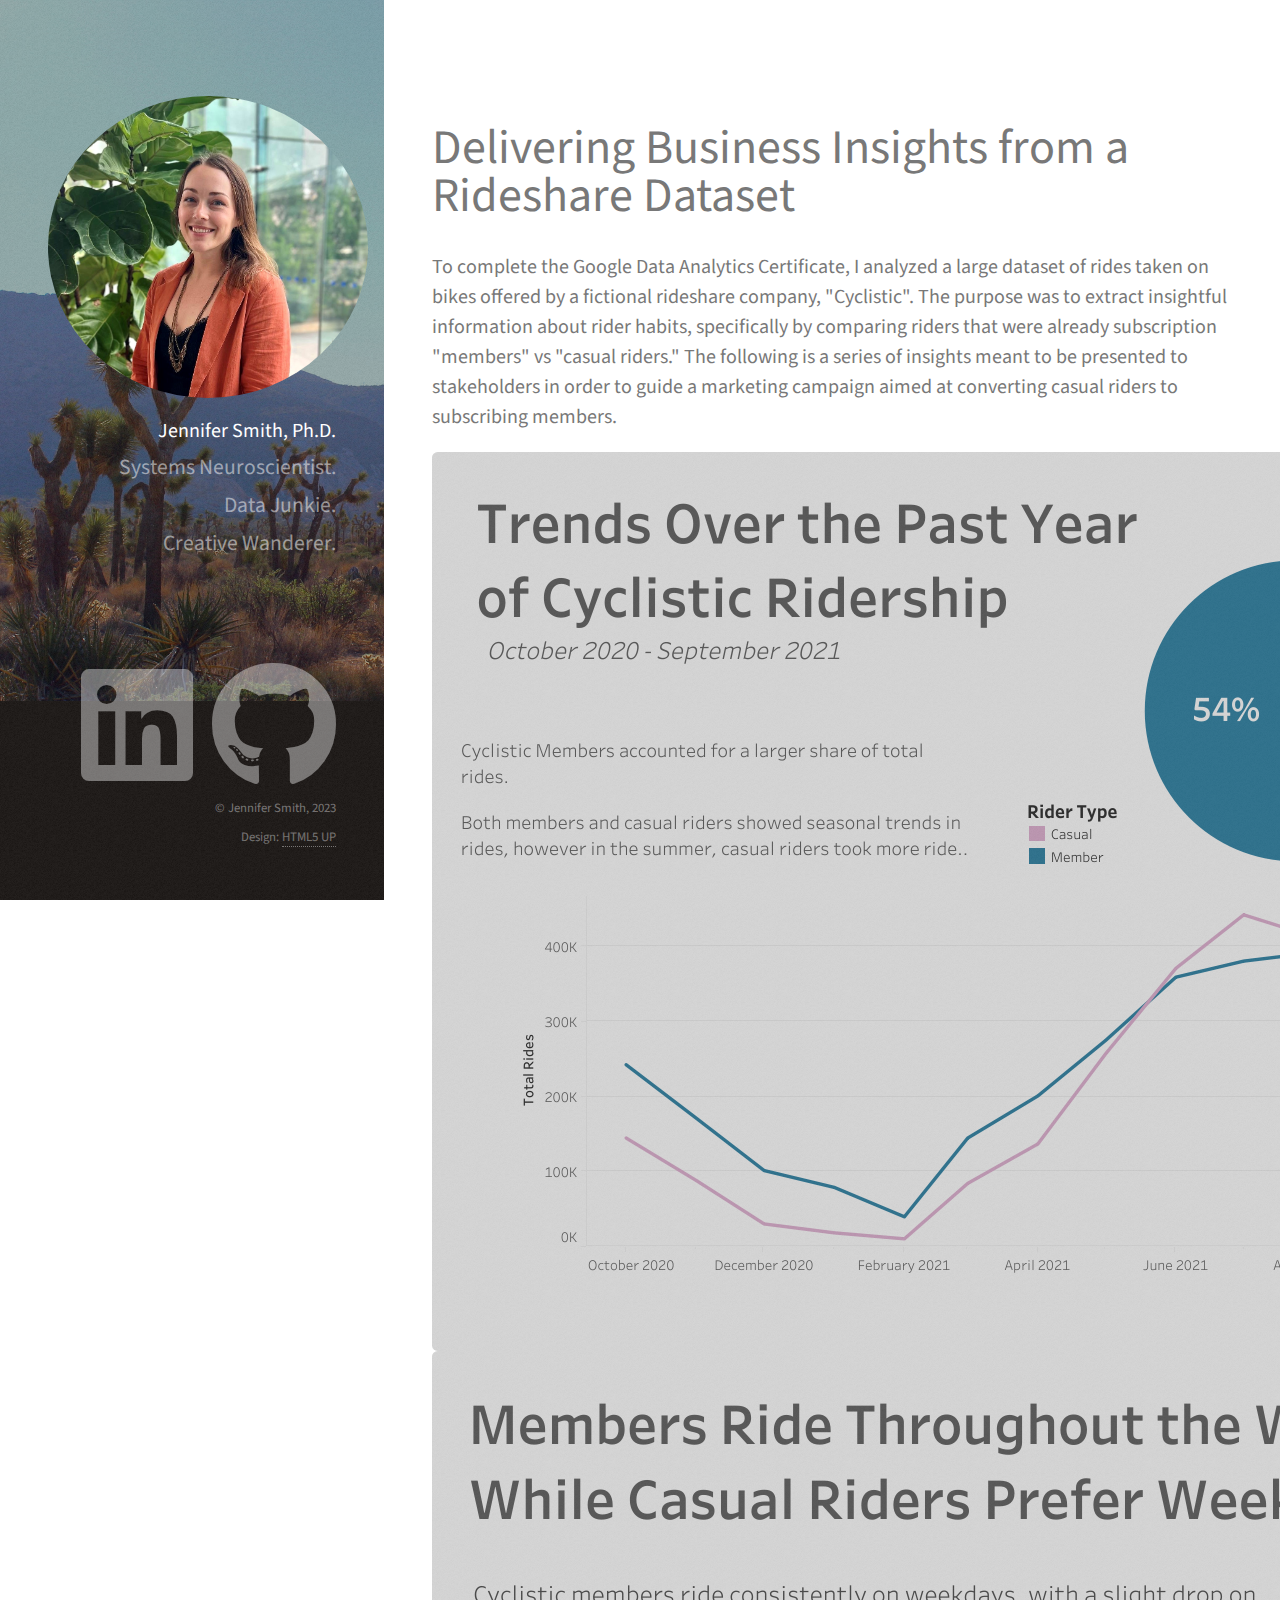
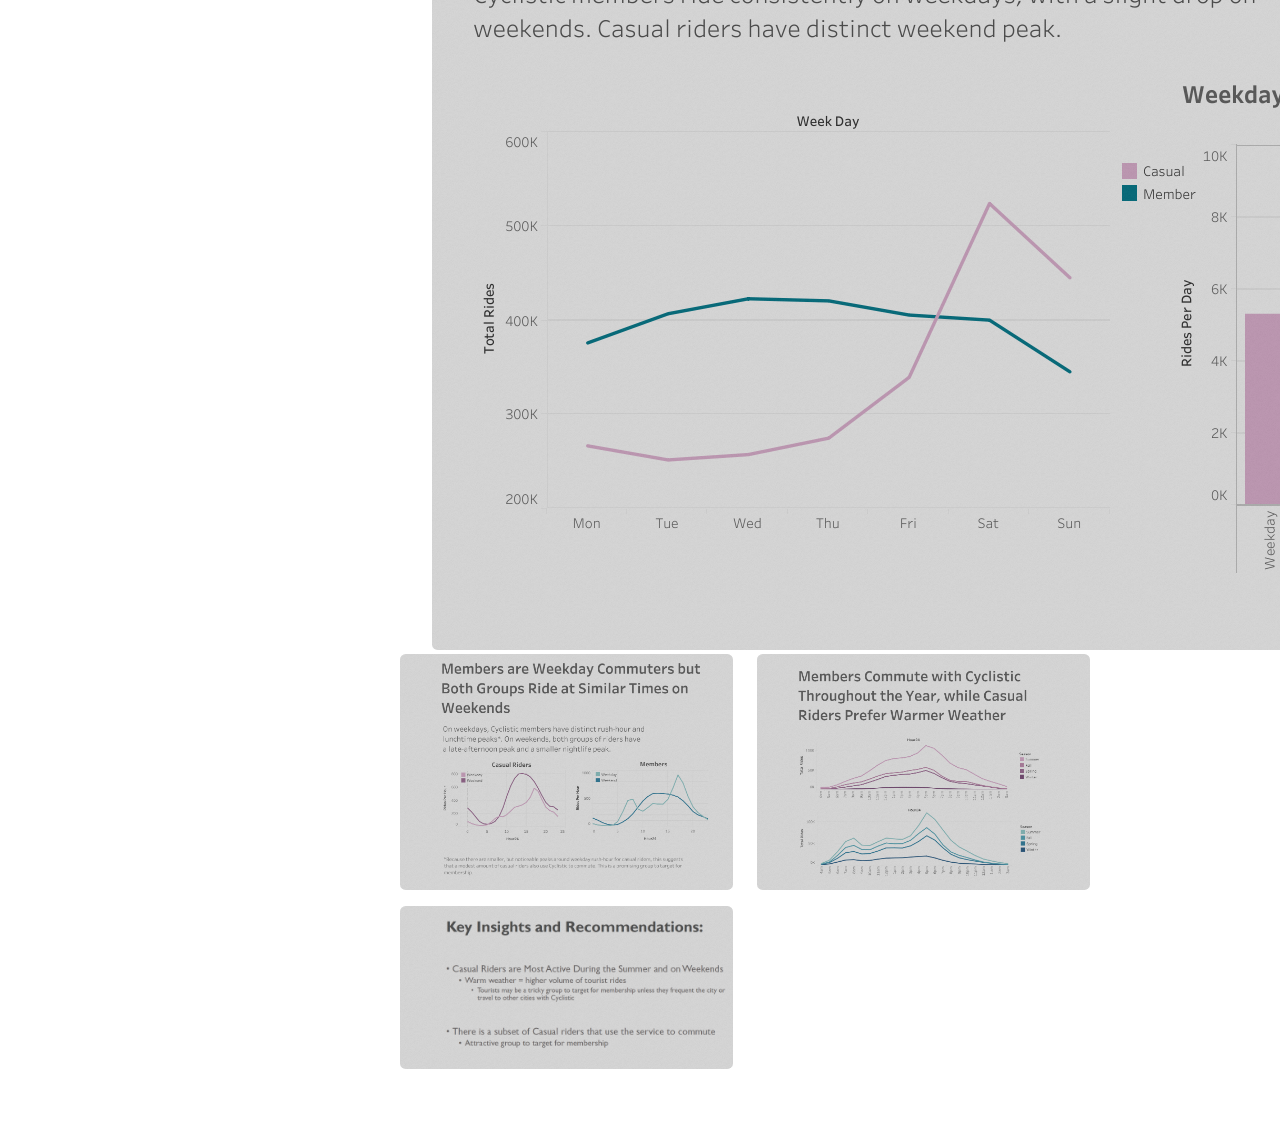
==== commit c76304ac: "image test" ====
--- a/google-analytics-capstone.html
+++ b/google-analytics-capstone.html
@@ -34,18 +34,18 @@
 						<h3>To complete the Google Data Analytics Certificate, I analyzed a large dataset of rides taken on bikes offered by a fictional rideshare company, "Cyclistic". The purpose was to extract insightful information about rider habits, specifically by comparing riders that were already subscription "members" vs "casual riders." The following is a series of insights meant to be presented to stakeholders in order to guide a marketing campaign aimed at converting casual riders to subscribing members.<br/></h3>
 					</header>
 					<div class="row">
-						<article class="col-6 col-12-xsmall">
+						<article class="small">
 						<a href="#" class="image"><img src="images/DataPics/Overview.png" alt="" /></a>
-						</article>
-					<article class="col-6">
+						</br></article>
+					<article class="medium">
 						<a href="#" class="image"><img src="images/DataPics/WeeklyRides.png" alt="" /></a>
 						</article>
-						<p><span class="image left"><img src="images/DataPics/HourlyRides_Weekday_Weekend.png" alt="" />
-							</span></p>
-						<p><span class="image left"><img src="images/DataPics/SummerCommuters.png" alt="" />
-							</span></p>
-						<p><span class="image left"><img src="images/DataPics/Summary.png" alt="" />
-							</span></p>
+						<span class="image left"><img src="images/DataPics/HourlyRides_Weekday_Weekend.png" alt="" />
+							</span>
+						<span class="image left"><img src="images/DataPics/SummerCommuters.png" alt="" />
+							</span>
+						<span class="image left"><img src="images/DataPics/Summary.png" alt="" />
+							</span>
 				</section>
 
 			</div>
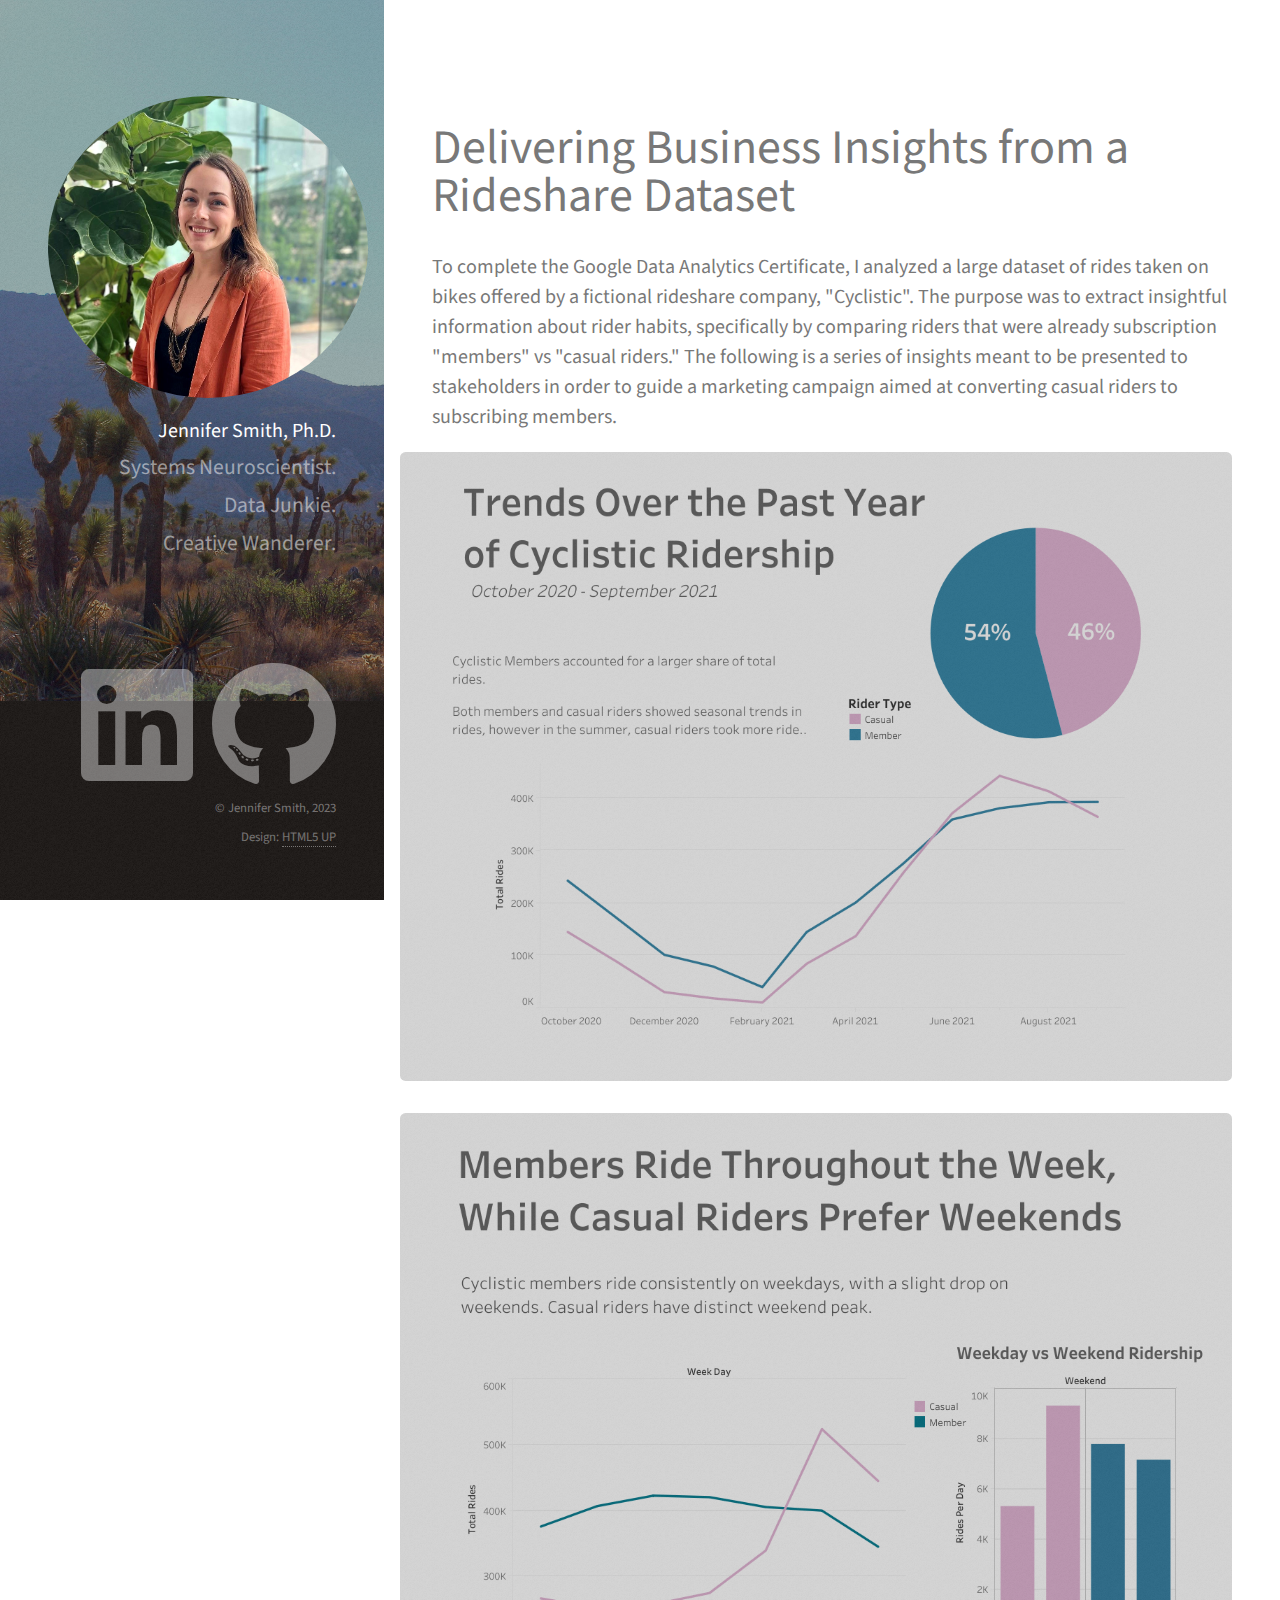
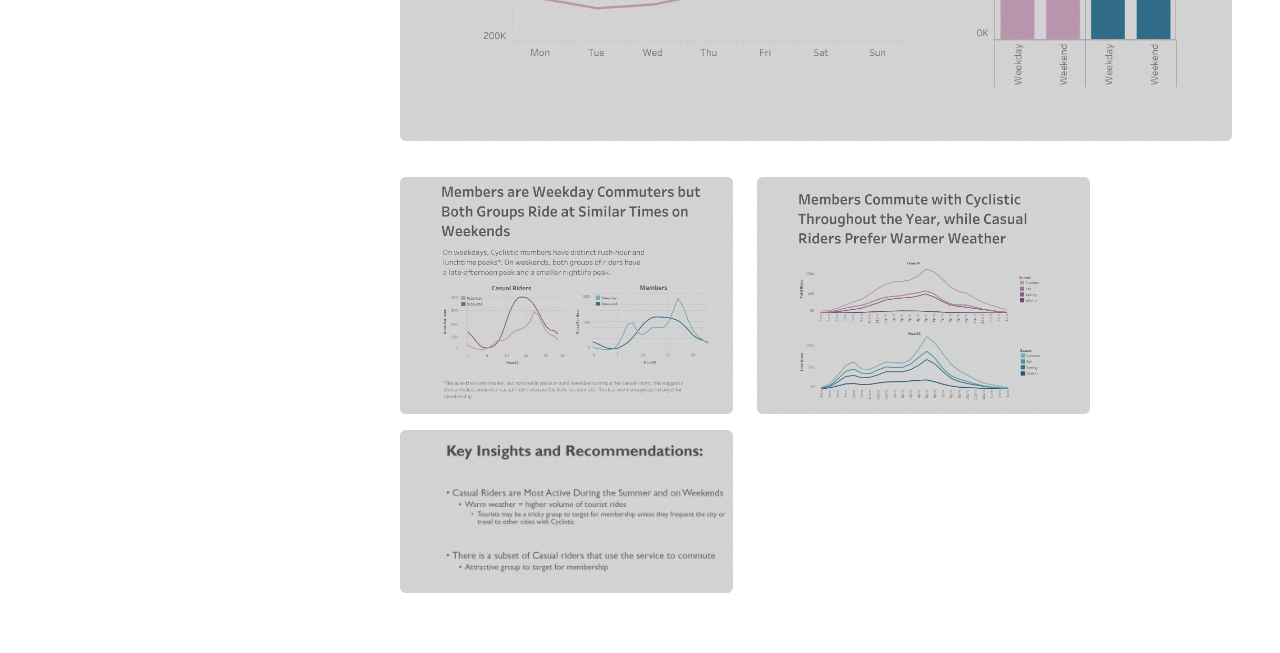
==== commit 0d4a65a0: "image org" ====
--- a/google-analytics-capstone.html
+++ b/google-analytics-capstone.html
@@ -34,18 +34,17 @@
 						<h3>To complete the Google Data Analytics Certificate, I analyzed a large dataset of rides taken on bikes offered by a fictional rideshare company, "Cyclistic". The purpose was to extract insightful information about rider habits, specifically by comparing riders that were already subscription "members" vs "casual riders." The following is a series of insights meant to be presented to stakeholders in order to guide a marketing campaign aimed at converting casual riders to subscribing members.<br/></h3>
 					</header>
 					<div class="row">
-						<article class="small">
-						<a href="#" class="image"><img src="images/DataPics/Overview.png" alt="" /></a>
-						</br></article>
-					<article class="medium">
-						<a href="#" class="image"><img src="images/DataPics/WeeklyRides.png" alt="" /></a>
-						</article>
-						<span class="image left"><img src="images/DataPics/HourlyRides_Weekday_Weekend.png" alt="" />
-							</span>
-						<span class="image left"><img src="images/DataPics/SummerCommuters.png" alt="" />
-							</span>
-						<span class="image left"><img src="images/DataPics/Summary.png" alt="" />
-							</span>
+					<span class="image fit"><img src="images/DataPics/Overview.png" alt="" /></a> 
+						</span>
+					</br></br>
+					<span class="image fit"><img src="images/DataPics/WeeklyRides.png" alt="" /></a> 
+						</span>
+					<span class="image left"><img src="images/DataPics/HourlyRides_Weekday_Weekend.png" alt="" />
+						</span>
+					<span class="image left"><img src="images/DataPics/SummerCommuters.png" alt="" />
+						</span>
+					<span class="image left"><img src="images/DataPics/Summary.png" alt="" />
+						</span>
 				</section>
 
 			</div>
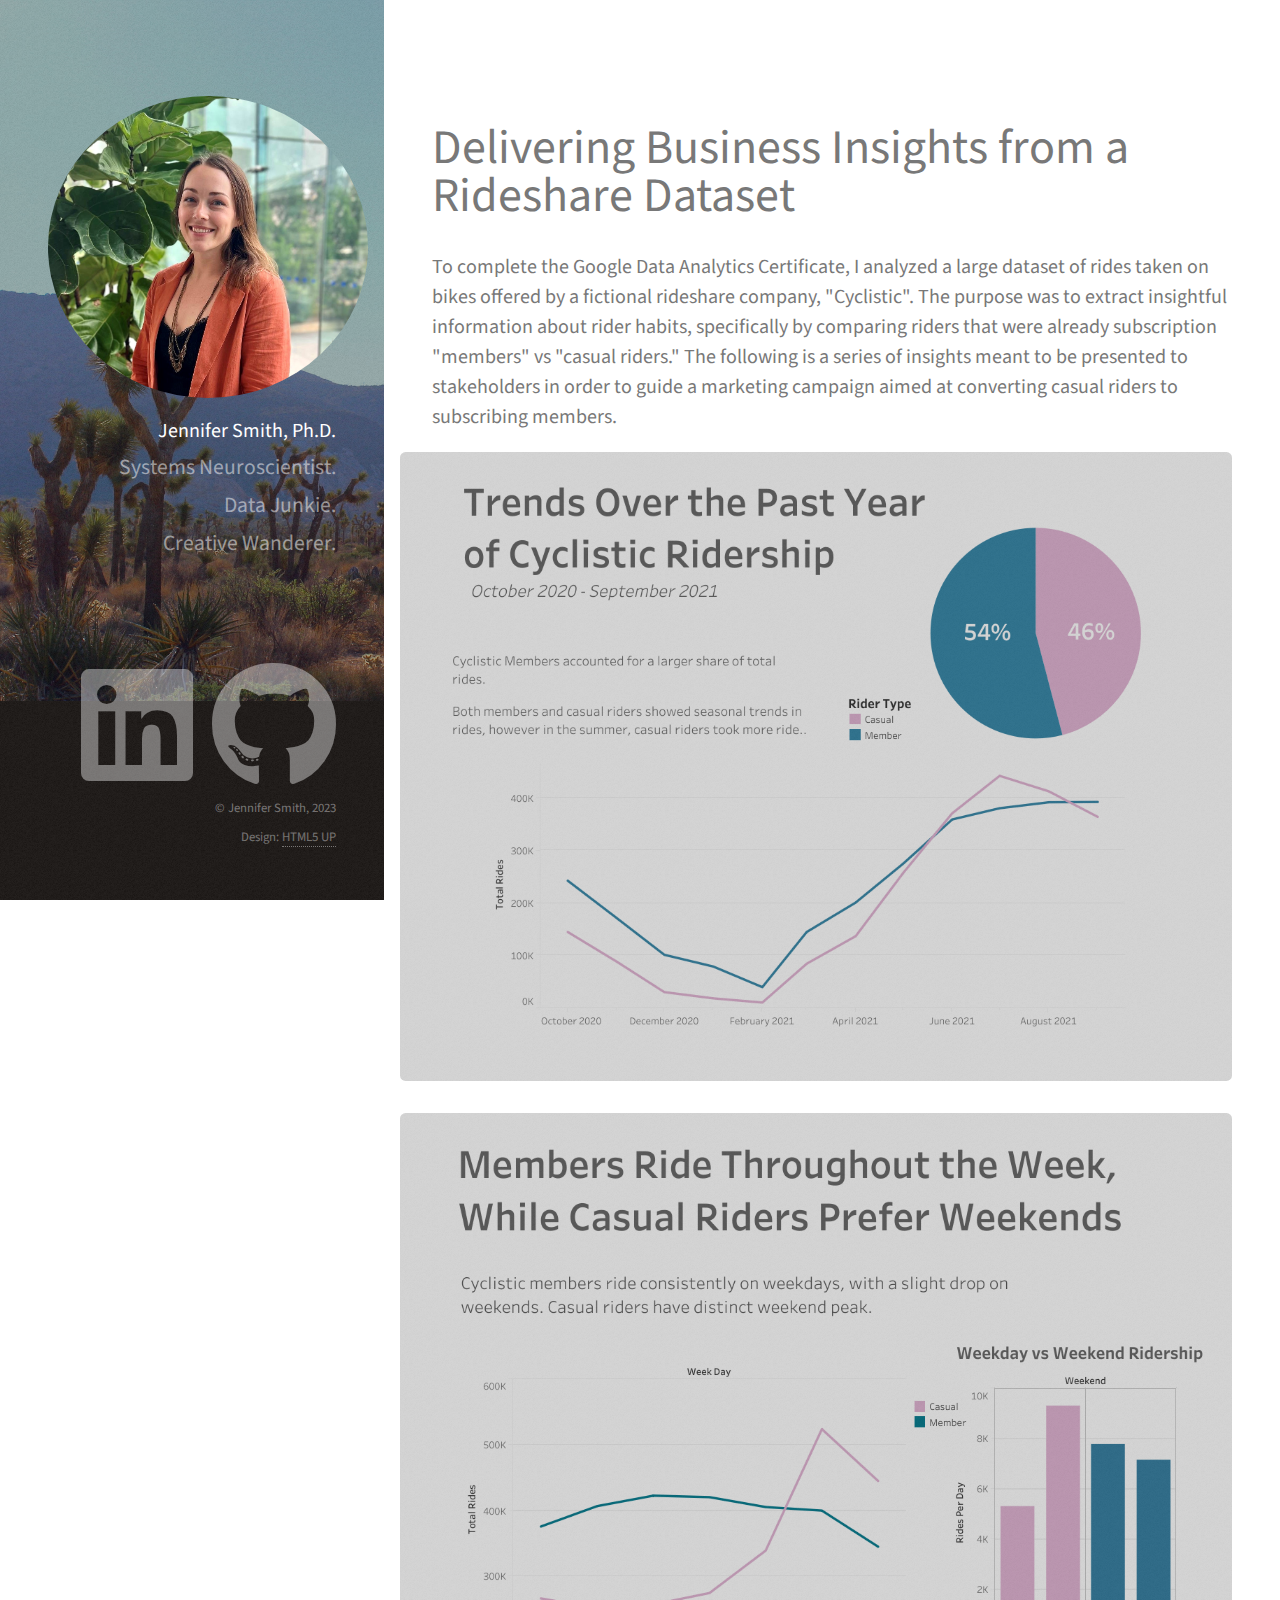
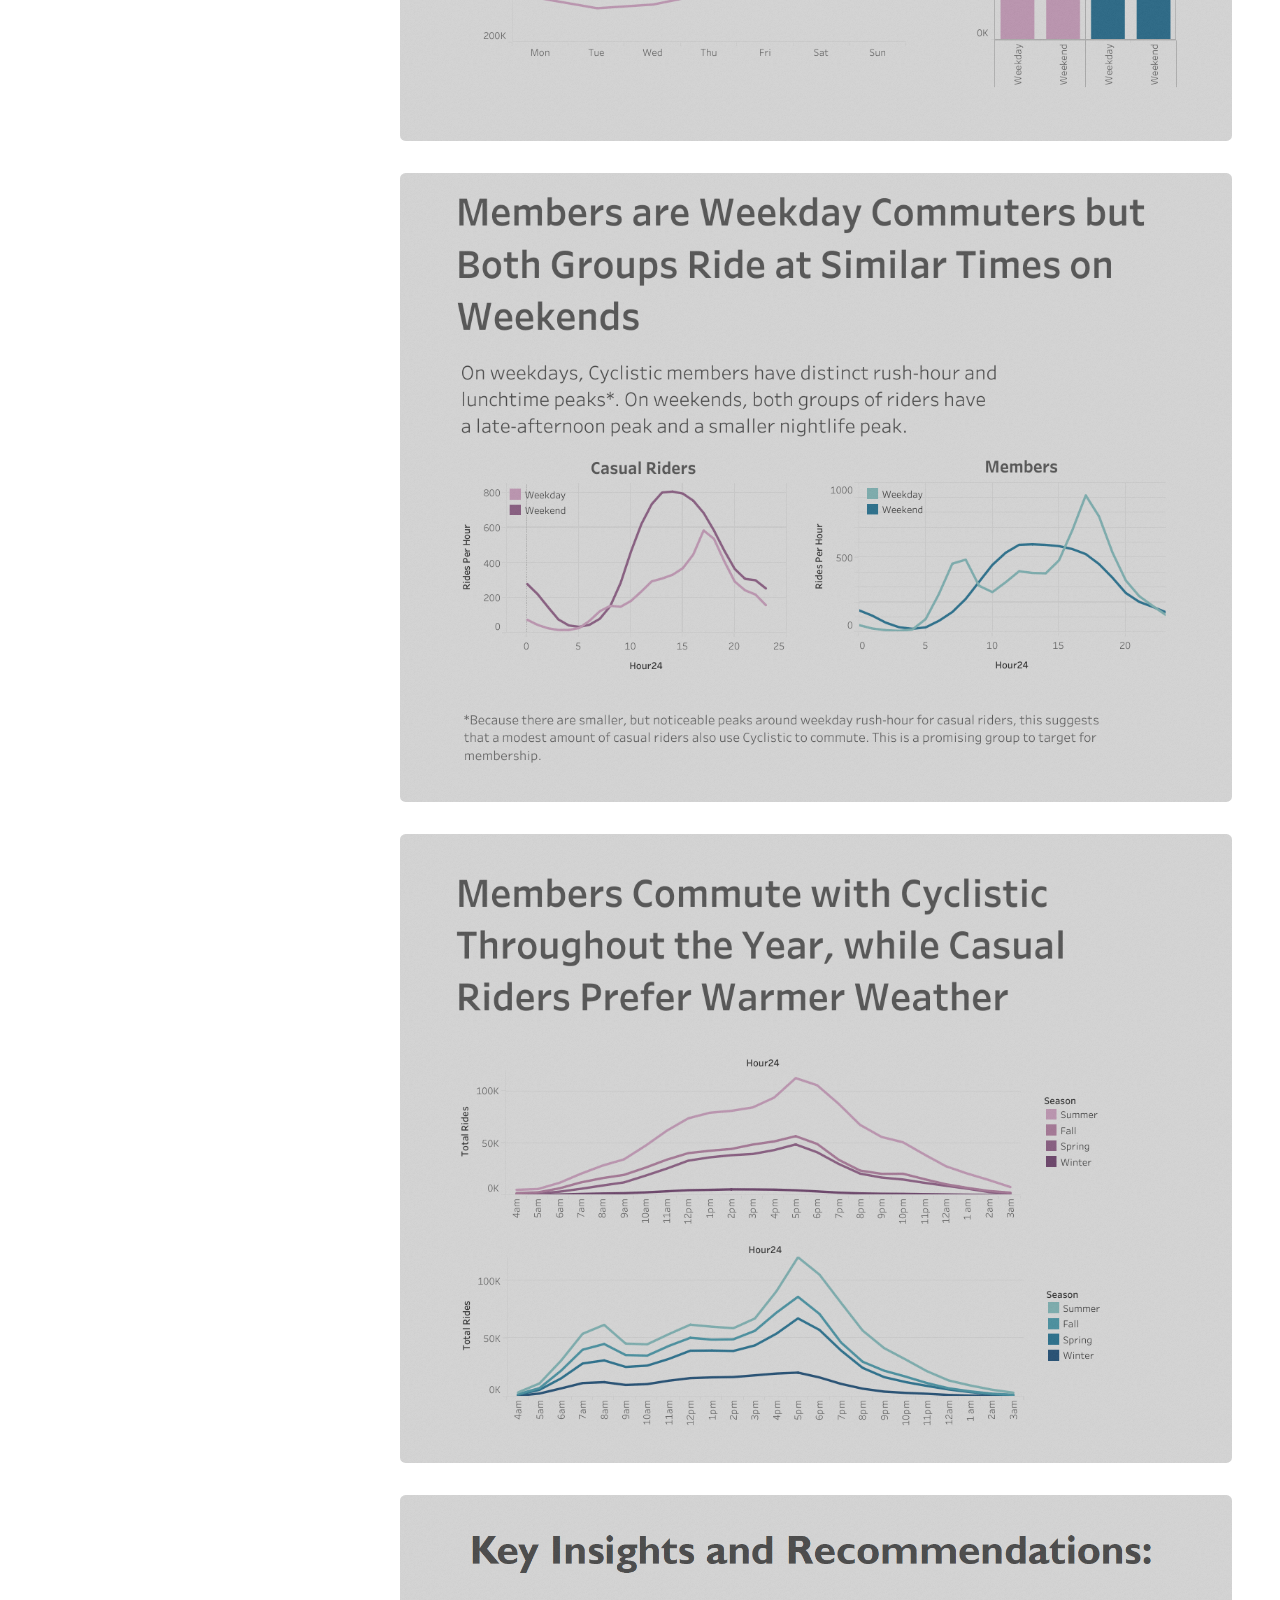
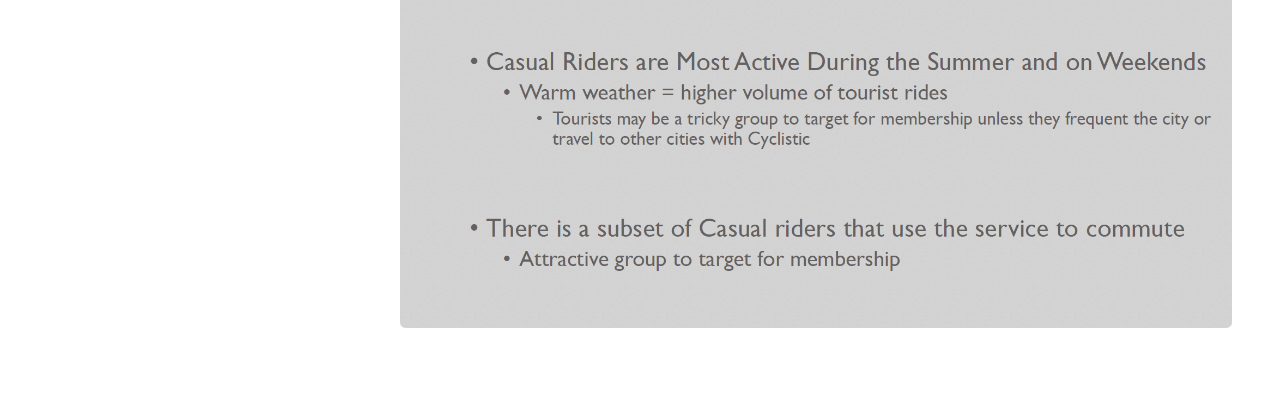
==== commit f1957295: "cyclistic thumbnail" ====
--- a/google-analytics-capstone.html
+++ b/google-analytics-capstone.html
@@ -36,14 +36,13 @@
 					<div class="row">
 					<span class="image fit"><img src="images/DataPics/Overview.png" alt="" /></a> 
 						</span>
-					</br></br>
 					<span class="image fit"><img src="images/DataPics/WeeklyRides.png" alt="" /></a> 
 						</span>
-					<span class="image left"><img src="images/DataPics/HourlyRides_Weekday_Weekend.png" alt="" />
+					<span class="image fit"><img src="images/DataPics/HourlyRides_Weekday_Weekend.png" alt="" />
 						</span>
-					<span class="image left"><img src="images/DataPics/SummerCommuters.png" alt="" />
+					<span class="image fit"><img src="images/DataPics/SummerCommuters.png" alt="" />
 						</span>
-					<span class="image left"><img src="images/DataPics/Summary.png" alt="" />
+					<span class="image fit"><img src="images/DataPics/Summary.png" alt="" />
 						</span>
 				</section>
 
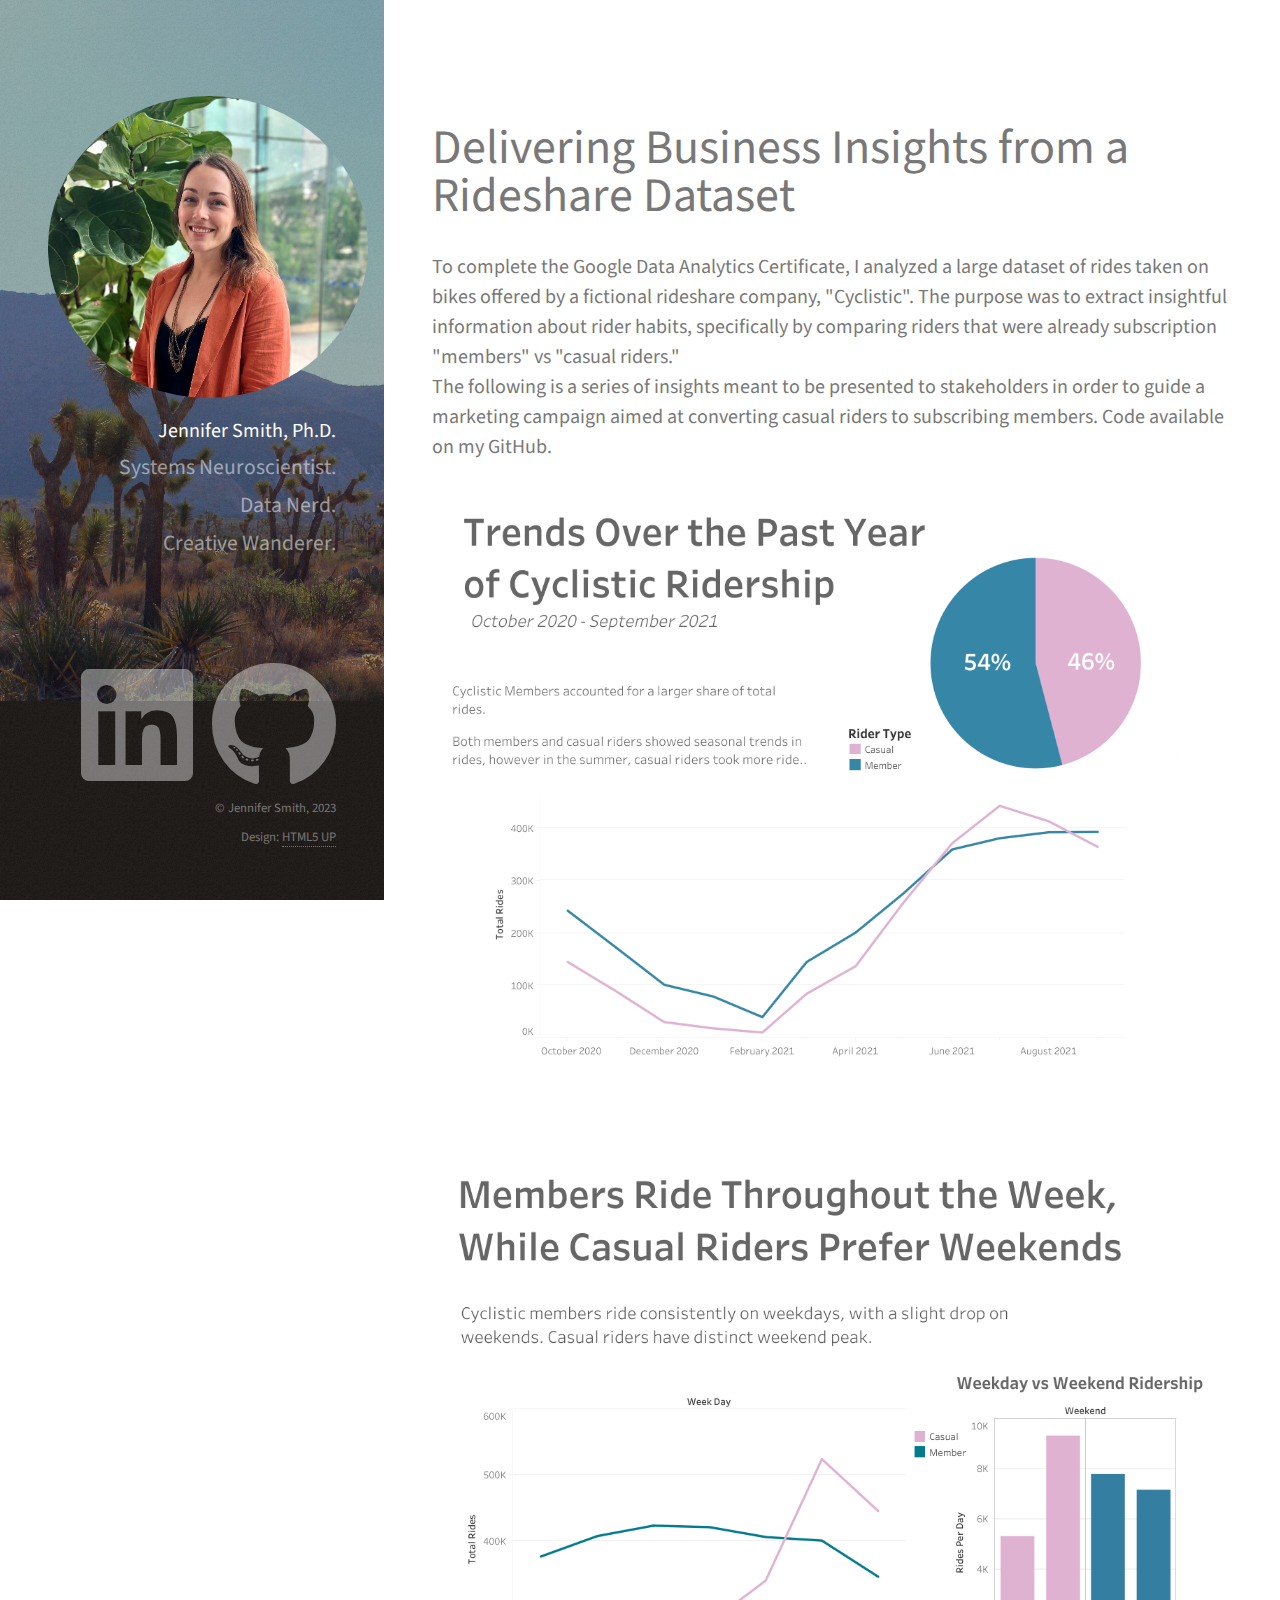
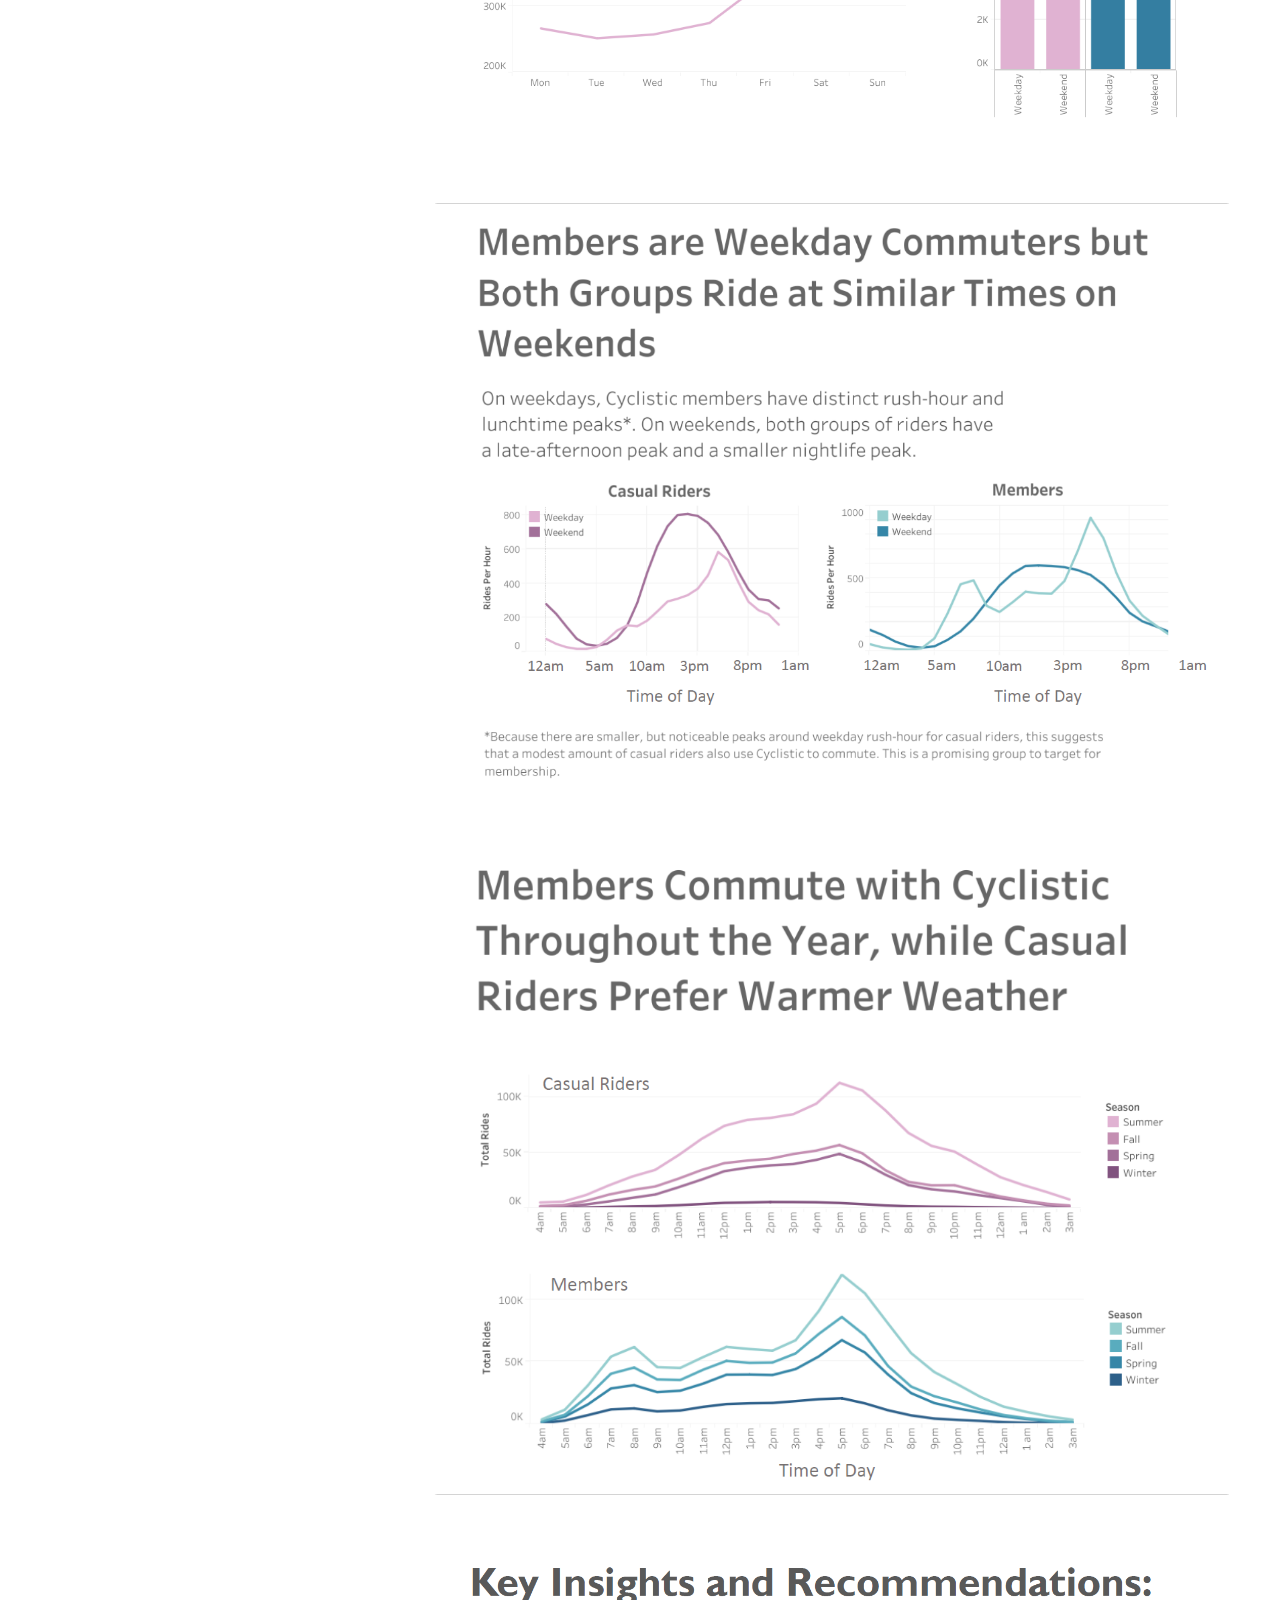
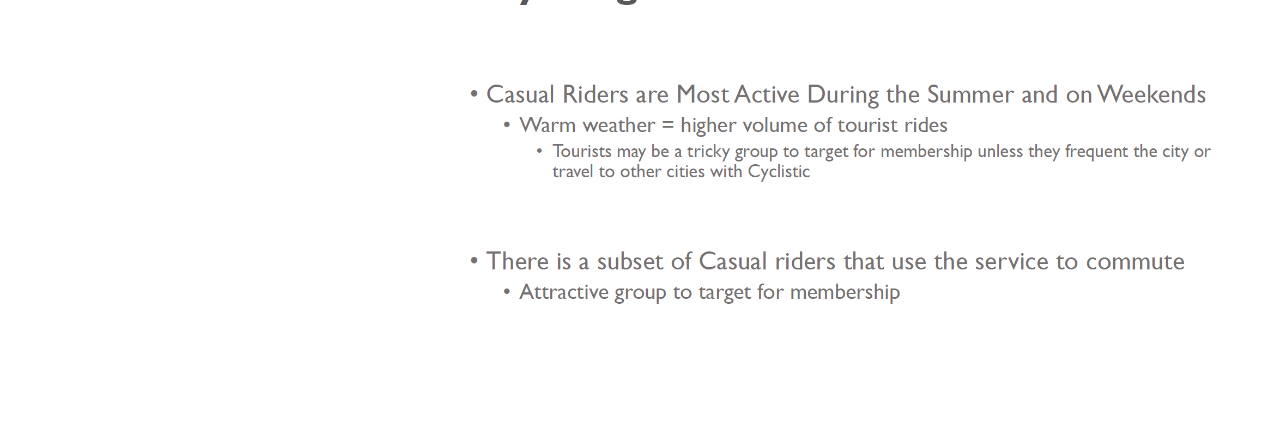
==== commit 7f7c5fad: "Changed data pics and descriptions" ====
--- a/google-analytics-capstone.html
+++ b/google-analytics-capstone.html
@@ -19,7 +19,7 @@
 					<a href="index.html" class="image avatar"><img src="images/profPic.jpg" alt="" /></a>
 					<h1><strong>Jennifer Smith, Ph.D.</strong> <br /> </h1>
 					<h2> Systems Neuroscientist. <br />
-					Data Junkie. <br />
+					Data Nerd.<br />
 					Creative Wanderer.</h2> <!-- changed from h1 to h2 -->
 				</div>
 			</header>
@@ -31,7 +31,7 @@
 				<section id="one">
 					<header class="major">
 						<h1><font size="+7">Delivering Business Insights from a Rideshare Dataset </br></font></h1>
-						<h3>To complete the Google Data Analytics Certificate, I analyzed a large dataset of rides taken on bikes offered by a fictional rideshare company, "Cyclistic". The purpose was to extract insightful information about rider habits, specifically by comparing riders that were already subscription "members" vs "casual riders." The following is a series of insights meant to be presented to stakeholders in order to guide a marketing campaign aimed at converting casual riders to subscribing members.<br/></h3>
+						<h3>To complete the Google Data Analytics Certificate, I analyzed a large dataset of rides taken on bikes offered by a fictional rideshare company, "Cyclistic". The purpose was to extract insightful information about rider habits, specifically by comparing riders that were already subscription "members" vs "casual riders." </br> The following is a series of insights meant to be presented to stakeholders in order to guide a marketing campaign aimed at converting casual riders to subscribing members. Code available on my GitHub.<br/></h3>
 					</header>
 					<div class="row">
 					<span class="image fit"><img src="images/DataPics/Overview.png" alt="" /></a> 
--- a/assets/css/main.css
+++ b/assets/css/main.css
@@ -2049,7 +2049,7 @@
 			-webkit-transition: opacity 0.2s ease-in-out;
 			-ms-transition: opacity 0.2s ease-in-out;
 			transition: opacity 0.2s ease-in-out;
-			background: url("images/overlay.png");
+			/*background: url("images/overlay.png"); try getting rid of this?*/
 			border-radius: 0.35em;
 			content: '';
 			display: block;
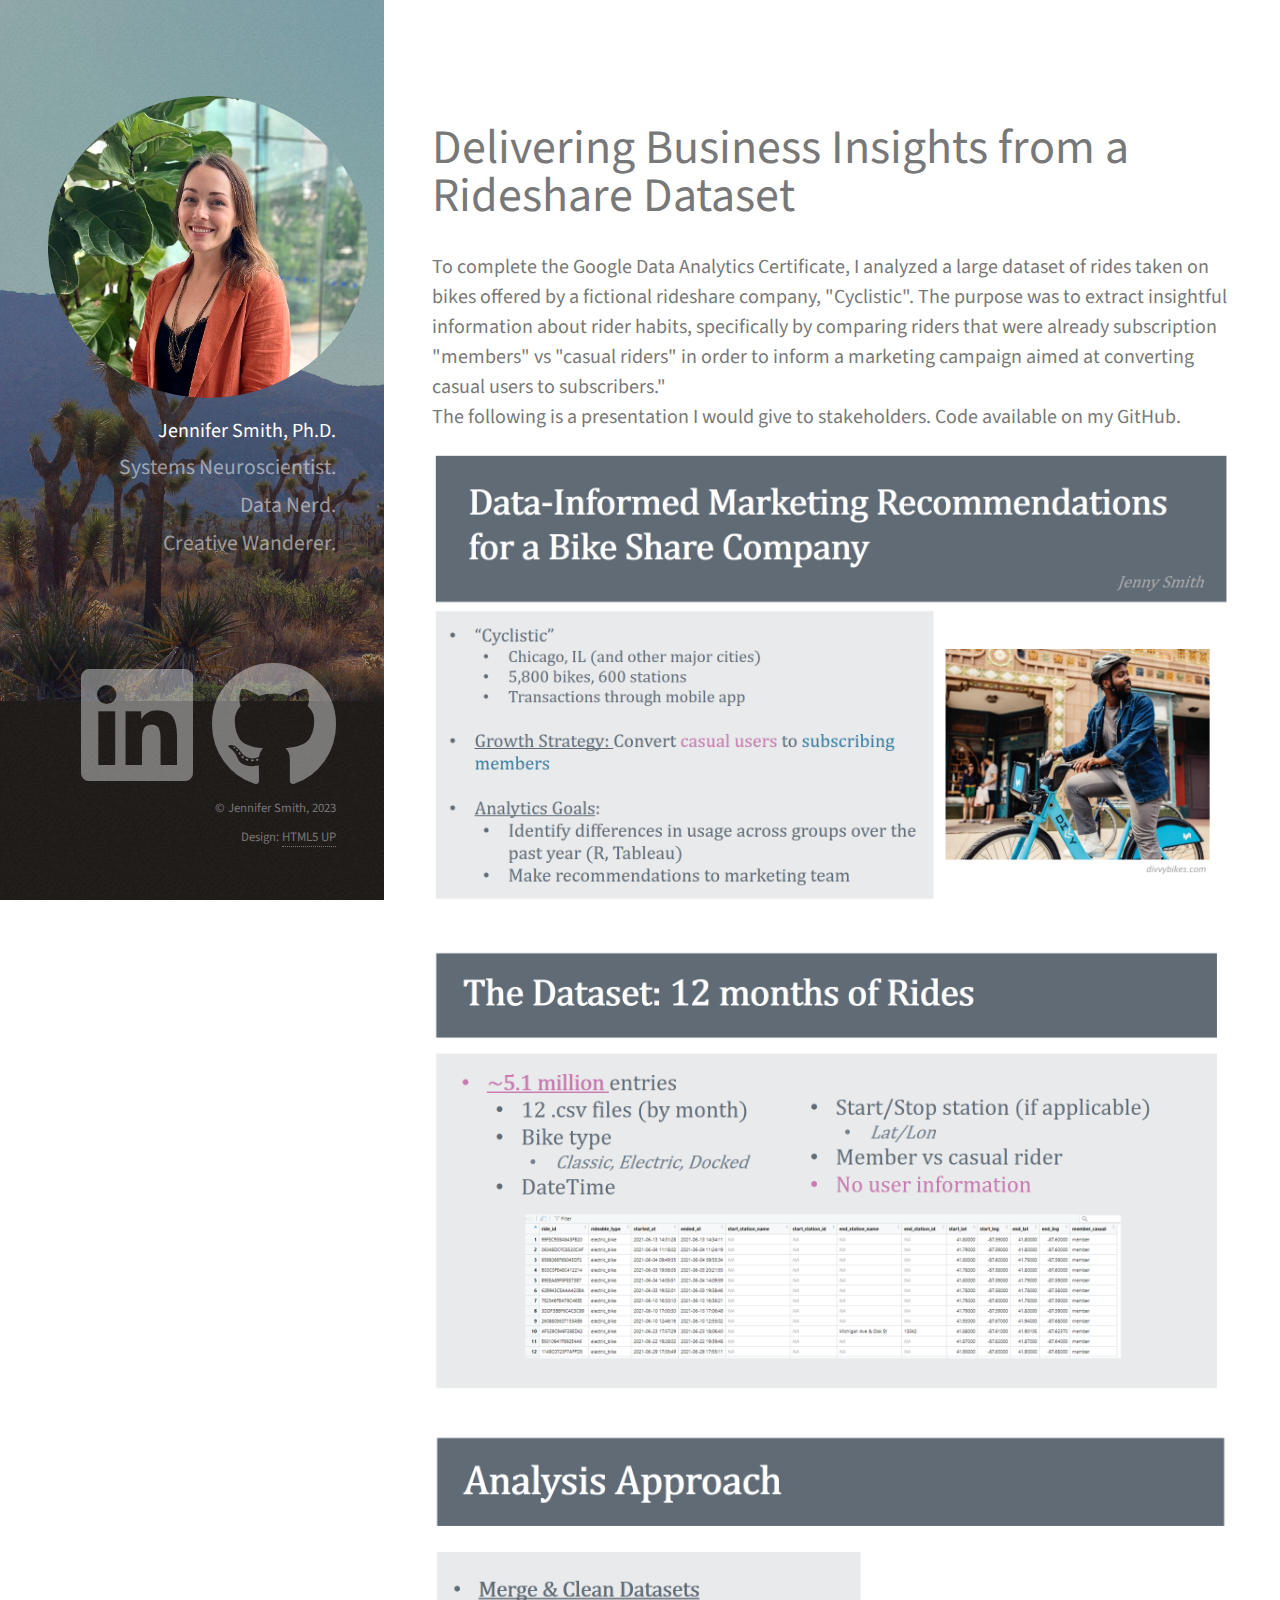
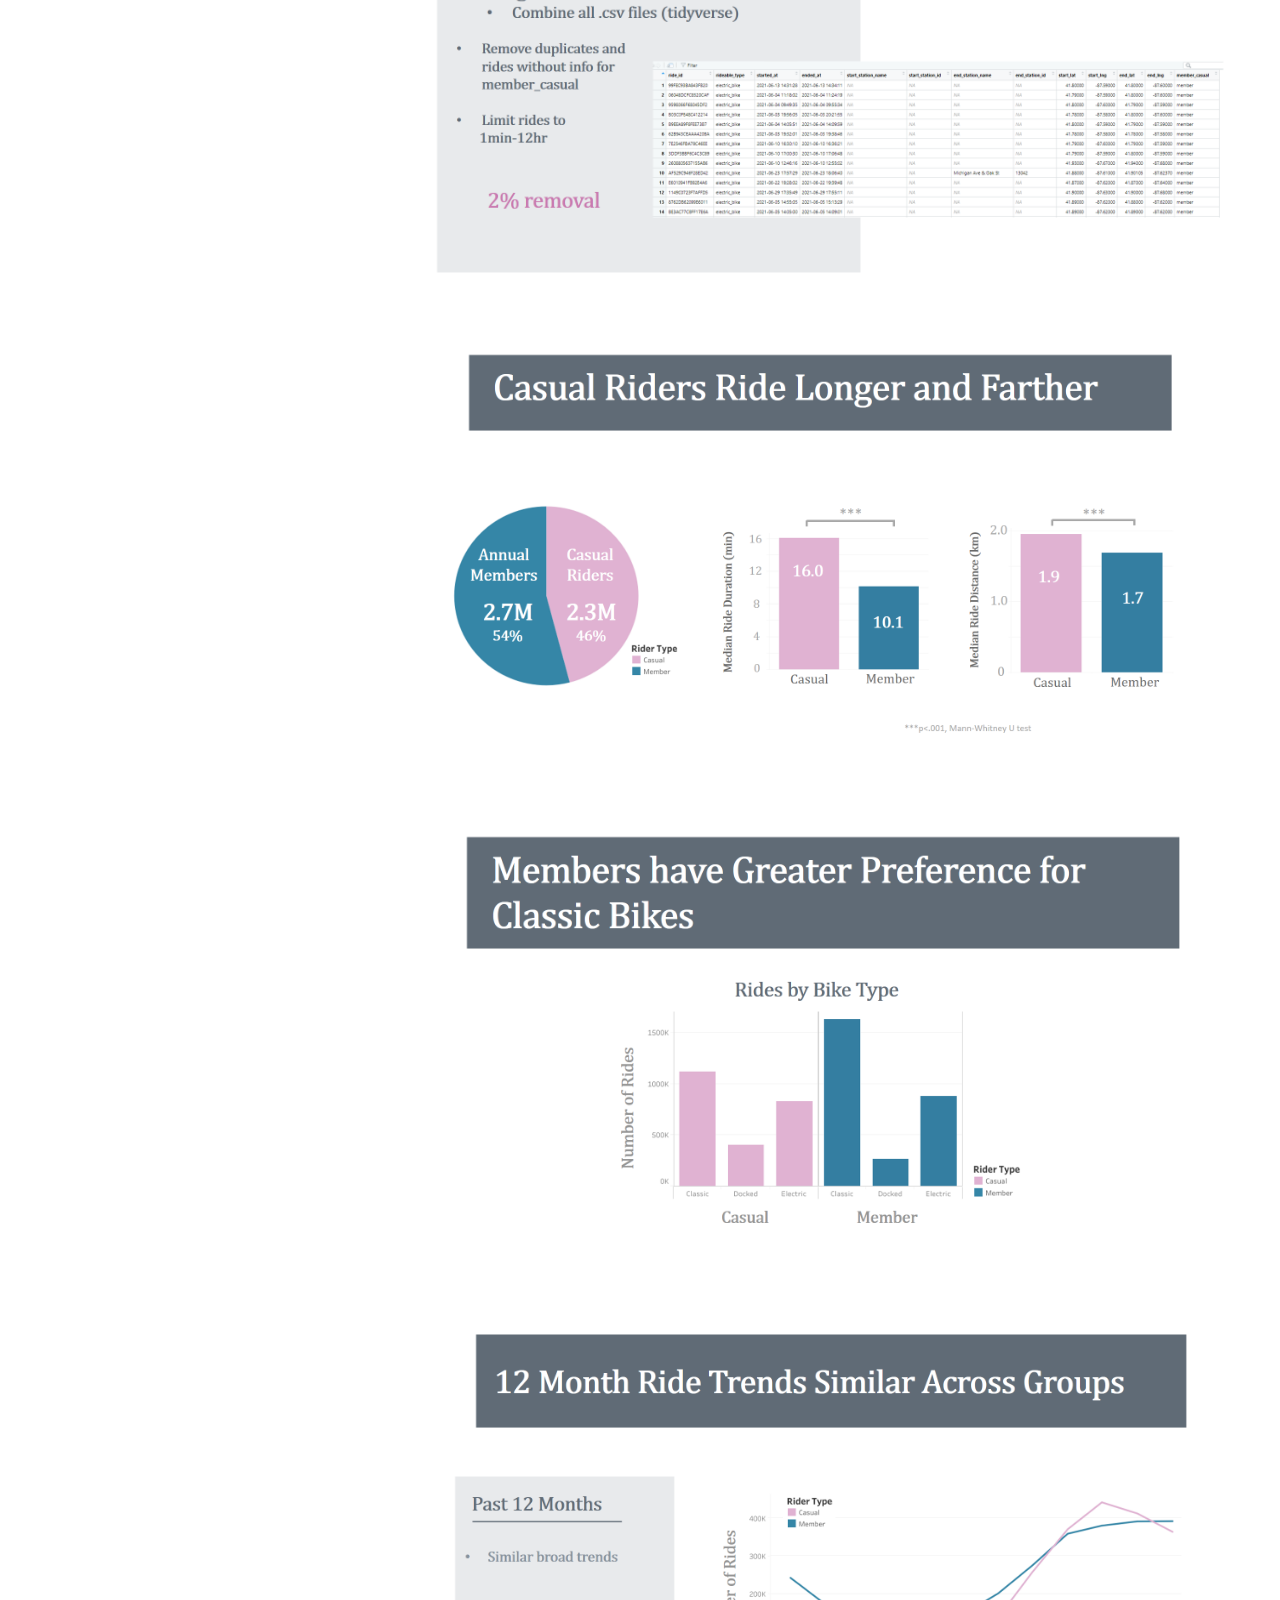
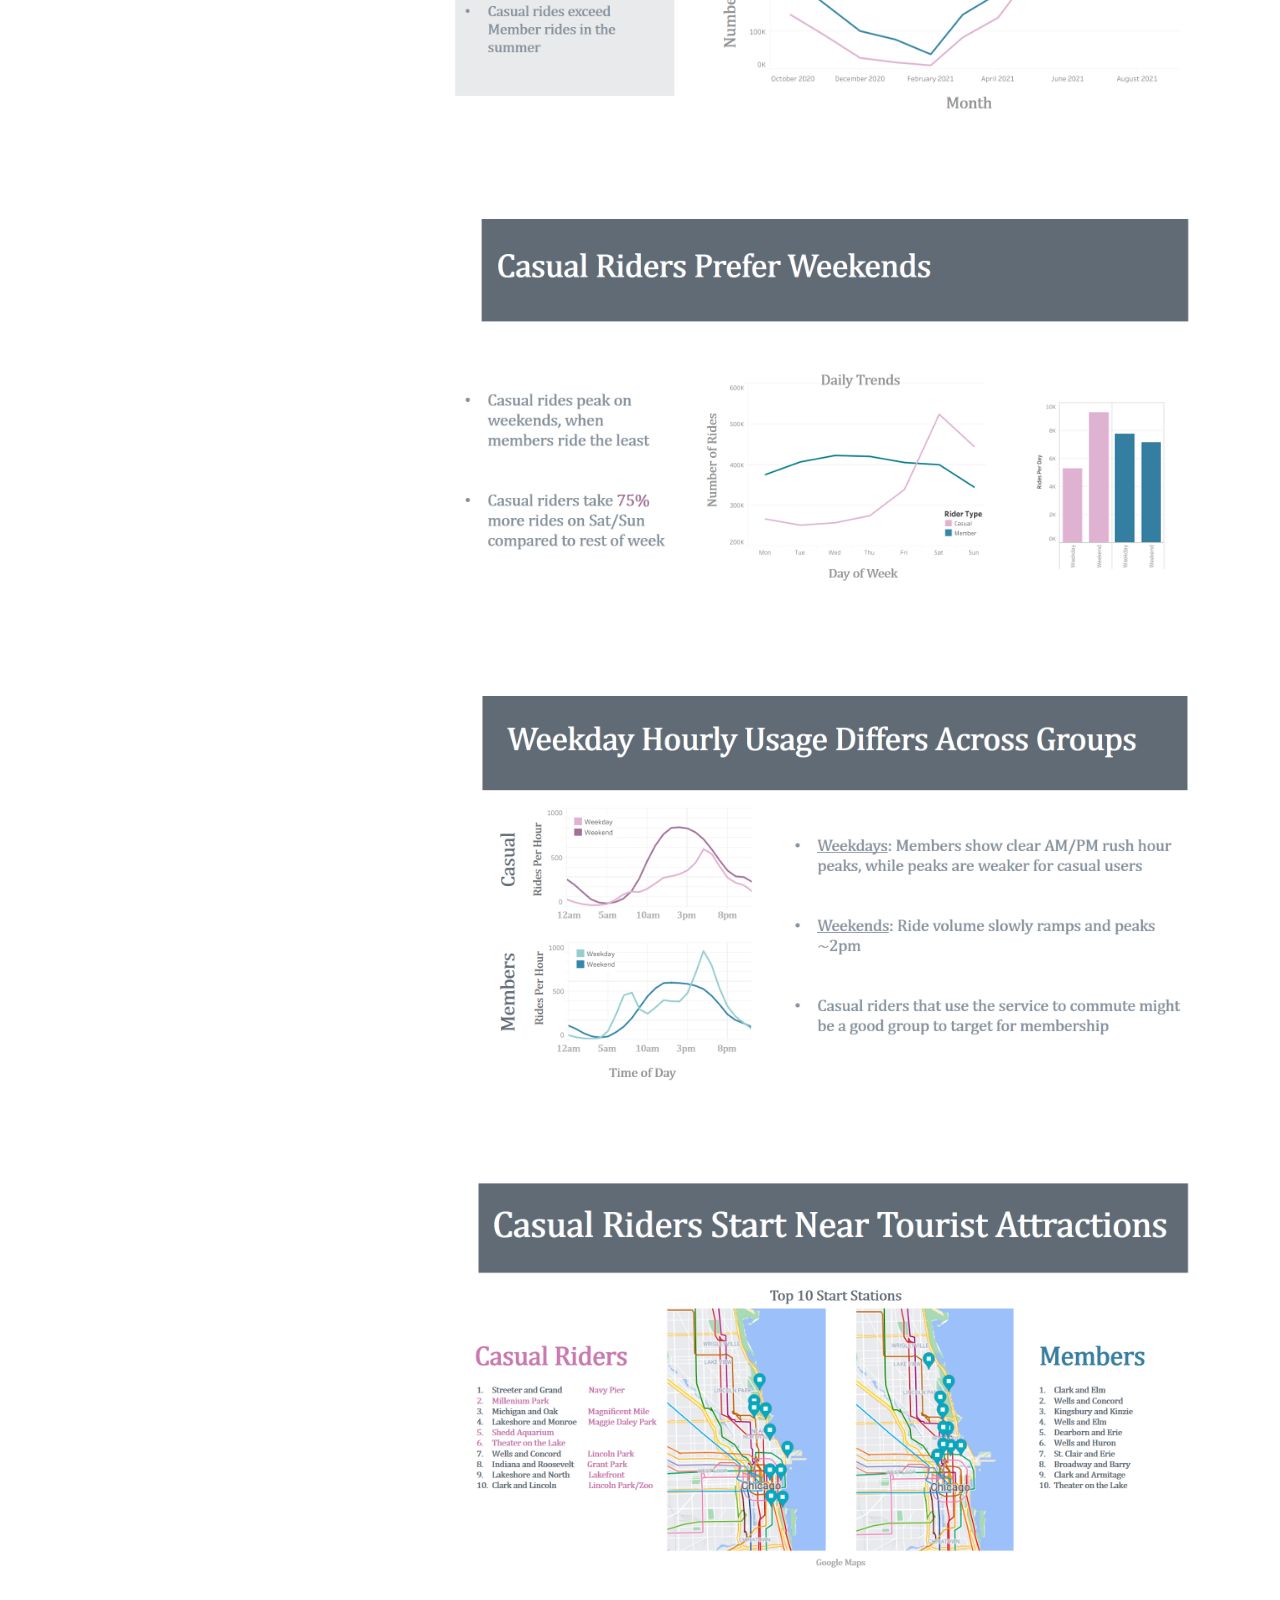
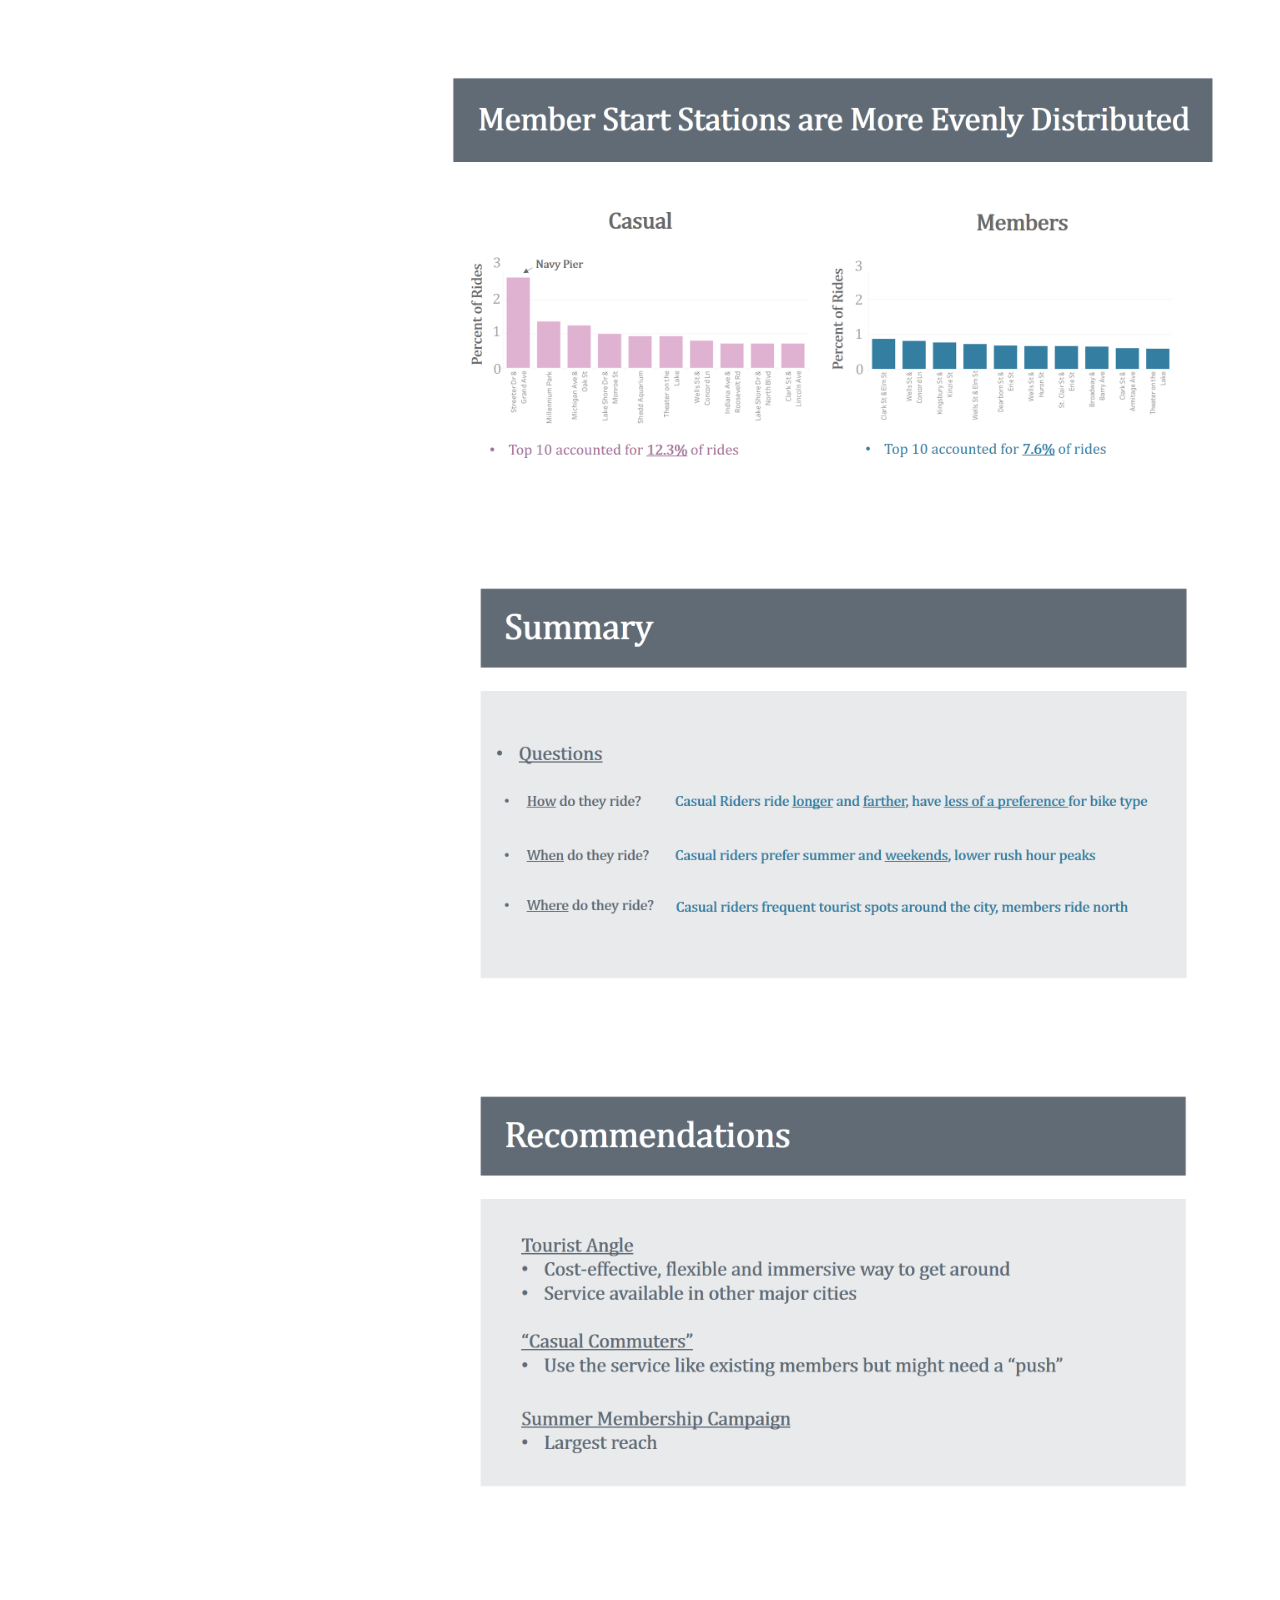
==== commit 6cba6e50: "Added new presentation" ====
--- a/google-analytics-capstone.html
+++ b/google-analytics-capstone.html
@@ -4,6 +4,7 @@
 	html5up.net | @ajlkn
 	Free for personal and commercial use under the CCA 3.0 license (html5up.net/license)
 -->
+
 <html>
 	<head>
 		<title>Jennifer Smith, Ph.D. </title>
@@ -31,18 +32,32 @@
 				<section id="one">
 					<header class="major">
 						<h1><font size="+7">Delivering Business Insights from a Rideshare Dataset </br></font></h1>
-						<h3>To complete the Google Data Analytics Certificate, I analyzed a large dataset of rides taken on bikes offered by a fictional rideshare company, "Cyclistic". The purpose was to extract insightful information about rider habits, specifically by comparing riders that were already subscription "members" vs "casual riders." </br> The following is a series of insights meant to be presented to stakeholders in order to guide a marketing campaign aimed at converting casual riders to subscribing members. Code available on my GitHub.<br/></h3>
+						<h3>To complete the Google Data Analytics Certificate, I analyzed a large dataset of rides taken on bikes offered by a fictional rideshare company, "Cyclistic". The purpose was to extract insightful information about rider habits, specifically by comparing riders that were already subscription "members" vs "casual riders" in order to inform a marketing campaign aimed at converting casual users to subscribers." </br> The following is a presentation I would give to stakeholders. Code available on my GitHub.<br/></h3>
 					</header>
 					<div class="row">
-					<span class="image fit"><img src="images/DataPics/Overview.png" alt="" /></a> 
+					<span class="image fit"><img src="images/ReportPics/Slide1.png" alt="" /></a> 
 						</span>
-					<span class="image fit"><img src="images/DataPics/WeeklyRides.png" alt="" /></a> 
+					<span class="image fit"><img src="images/ReportPics/Slide2.png" alt="" /></a> 
 						</span>
-					<span class="image fit"><img src="images/DataPics/HourlyRides_Weekday_Weekend.png" alt="" />
+					<span class="image fit"><img src="images/ReportPics/Slide3.png" alt="" />
 						</span>
-					<span class="image fit"><img src="images/DataPics/SummerCommuters.png" alt="" />
+					<span class="image fit"><img src="images/ReportPics/Slide4.png" alt="" />
 						</span>
-					<span class="image fit"><img src="images/DataPics/Summary.png" alt="" />
+					<span class="image fit"><img src="images/ReportPics/Slide5.png" alt="" />
+						</span>
+					<span class="image fit"><img src="images/ReportPics/Slide7.png" alt="" /></a> 
+						</span>
+					<span class="image fit"><img src="images/ReportPics/Slide8.png" alt="" /></a> 
+						</span>
+					<span class="image fit"><img src="images/ReportPics/Slide9.png" alt="" />
+						</span>
+					<span class="image fit"><img src="images/ReportPics/Slide11.png" alt="" />
+						</span>
+					<span class="image fit"><img src="images/ReportPics/Slide12.png" alt="" />
+						</span>
+					<span class="image fit"><img src="images/ReportPics/Slide13.png" alt="" />
+						</span>
+					<span class="image fit"><img src="images/ReportPics/Slide14.png" alt="" />
 						</span>
 				</section>
 
--- a/assets/css/main.css
+++ b/assets/css/main.css
@@ -2109,10 +2109,24 @@
 			top: 0.25em;
 		}
 
+		.image.leftVid {
+			float: left;
+			margin: 0 .25em 0em 0;
+			top: 0.25em;
+			width: 100%; /*should make video bigger*/
+		}
+
 		.image.right {
 			float: right;
 			margin: 0 0 1em 1.5em;
 			top: 0.25em;
+		}
+
+		.image.rightVid {
+			float: right;
+			margin: 0 0 1em 1.5em;
+			top: 0.25em;
+			width: 100%; /*should make video bigger*/
 		}
 
 		.image.left, .image.right {
